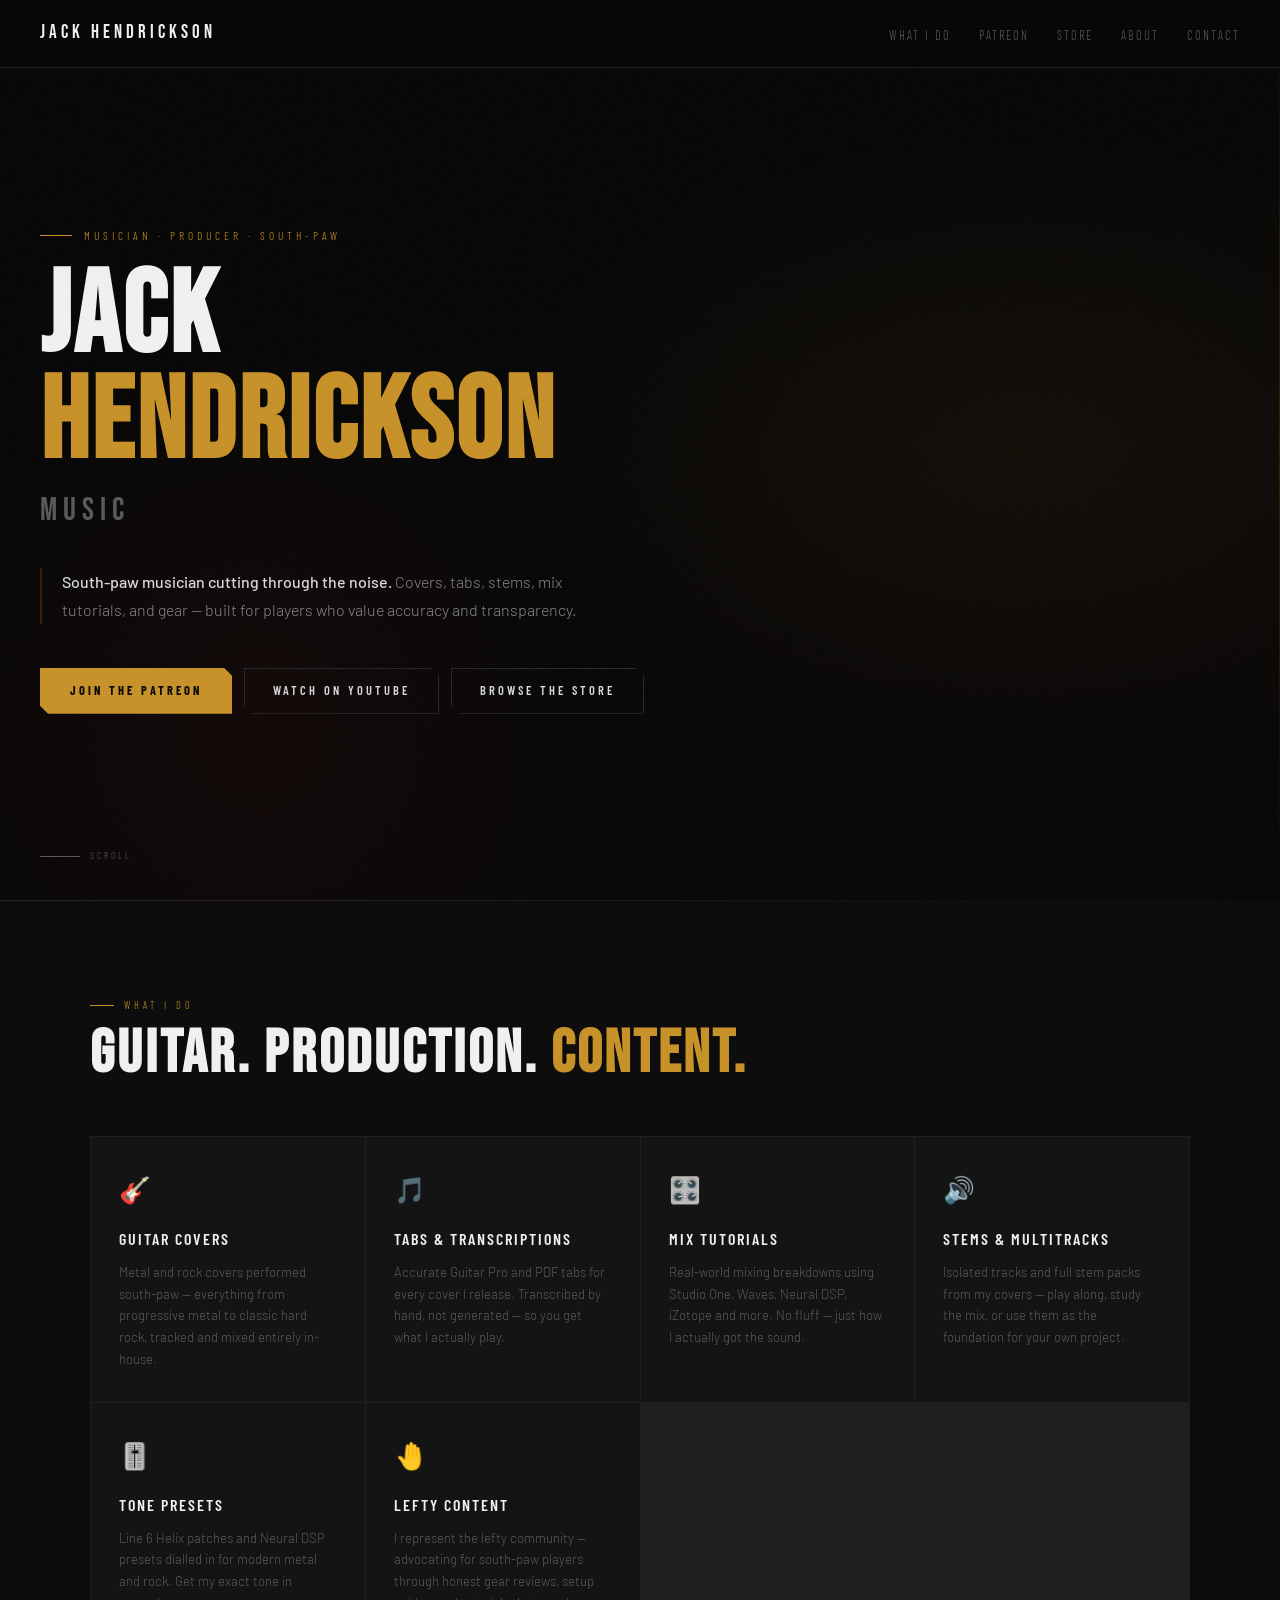
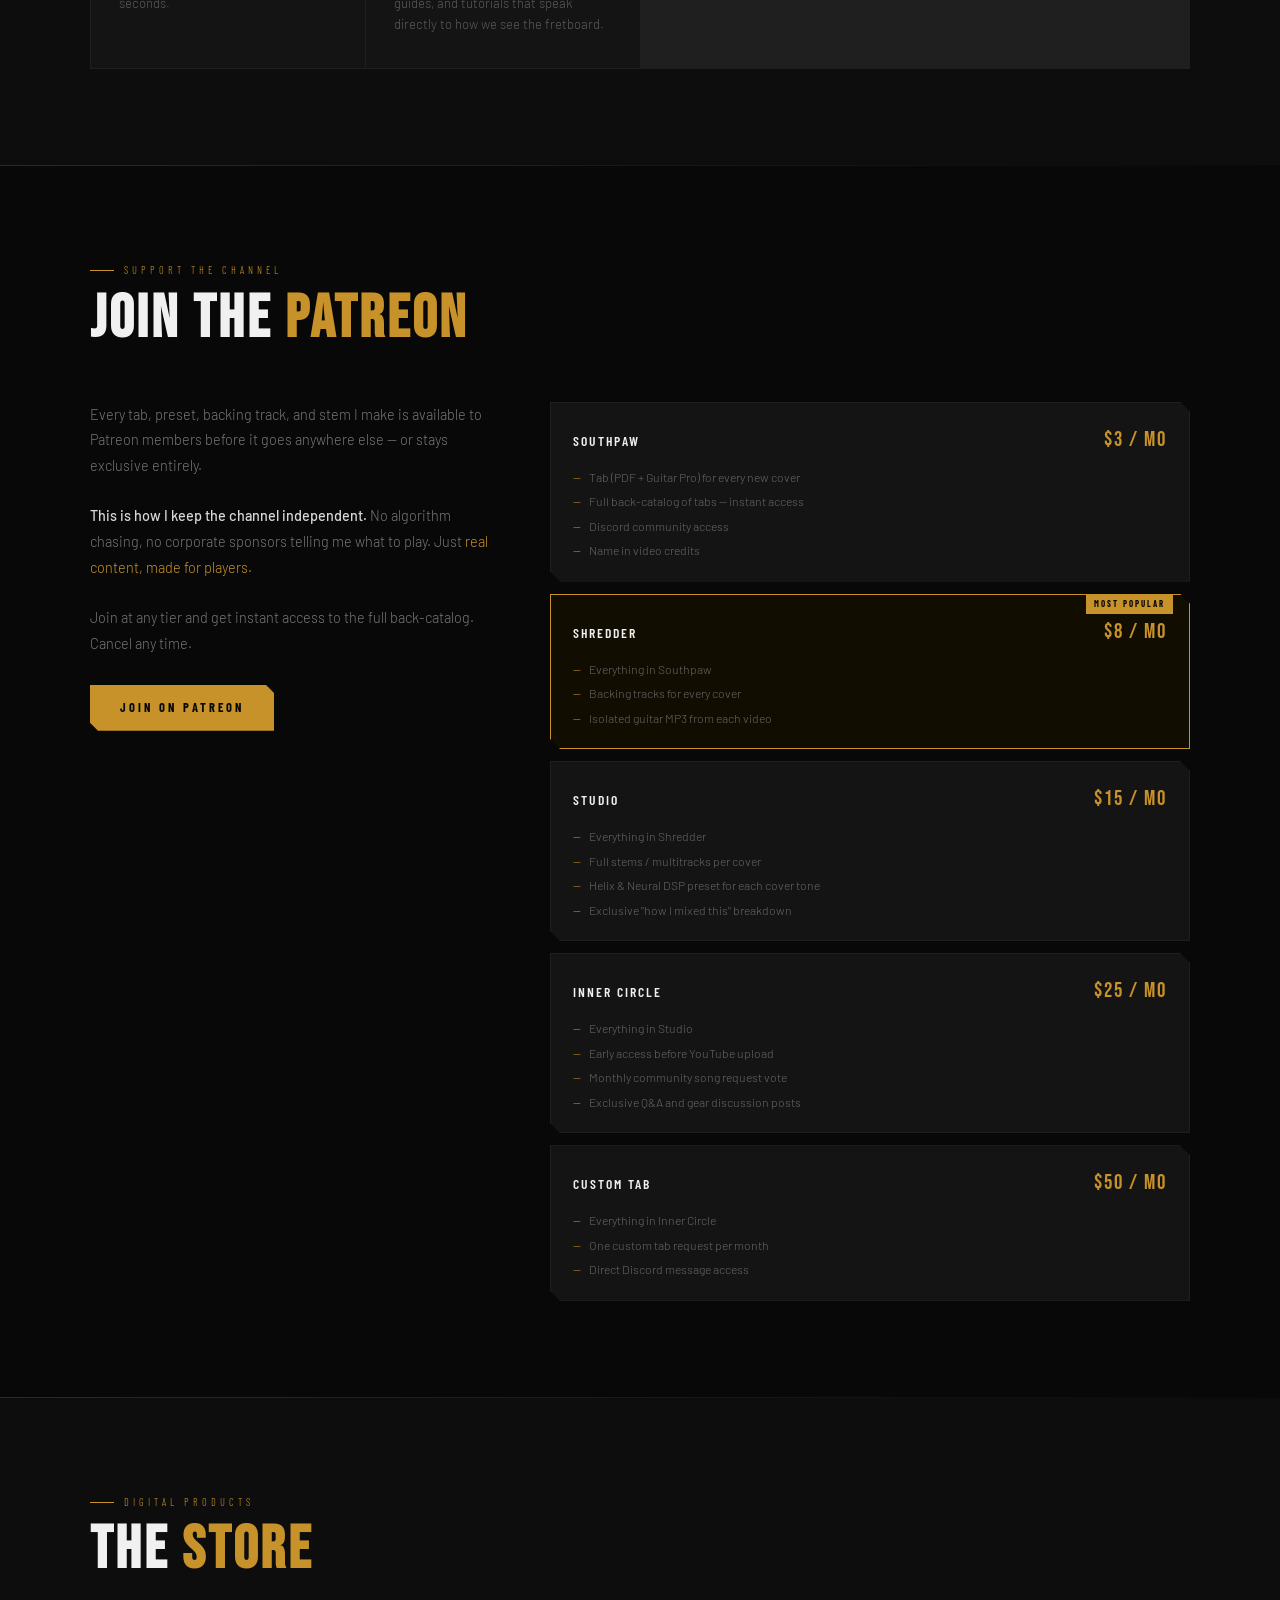
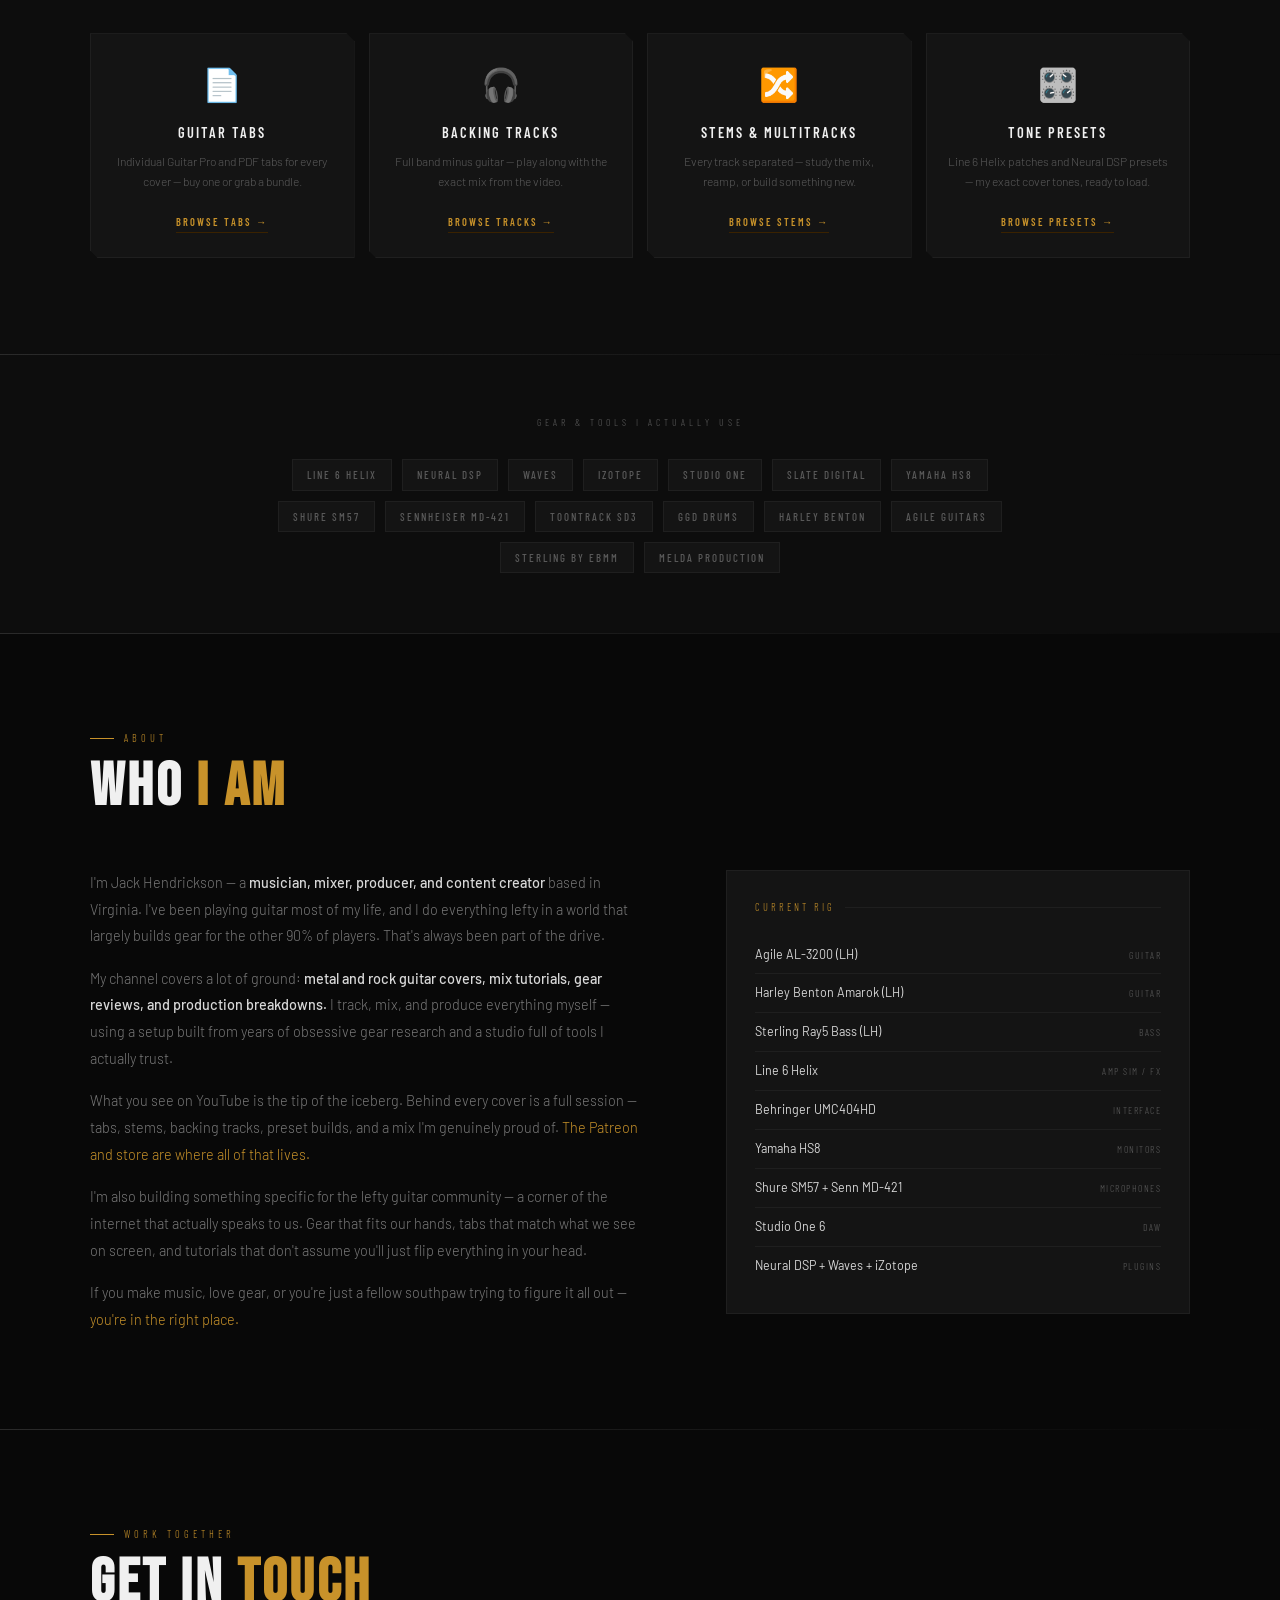
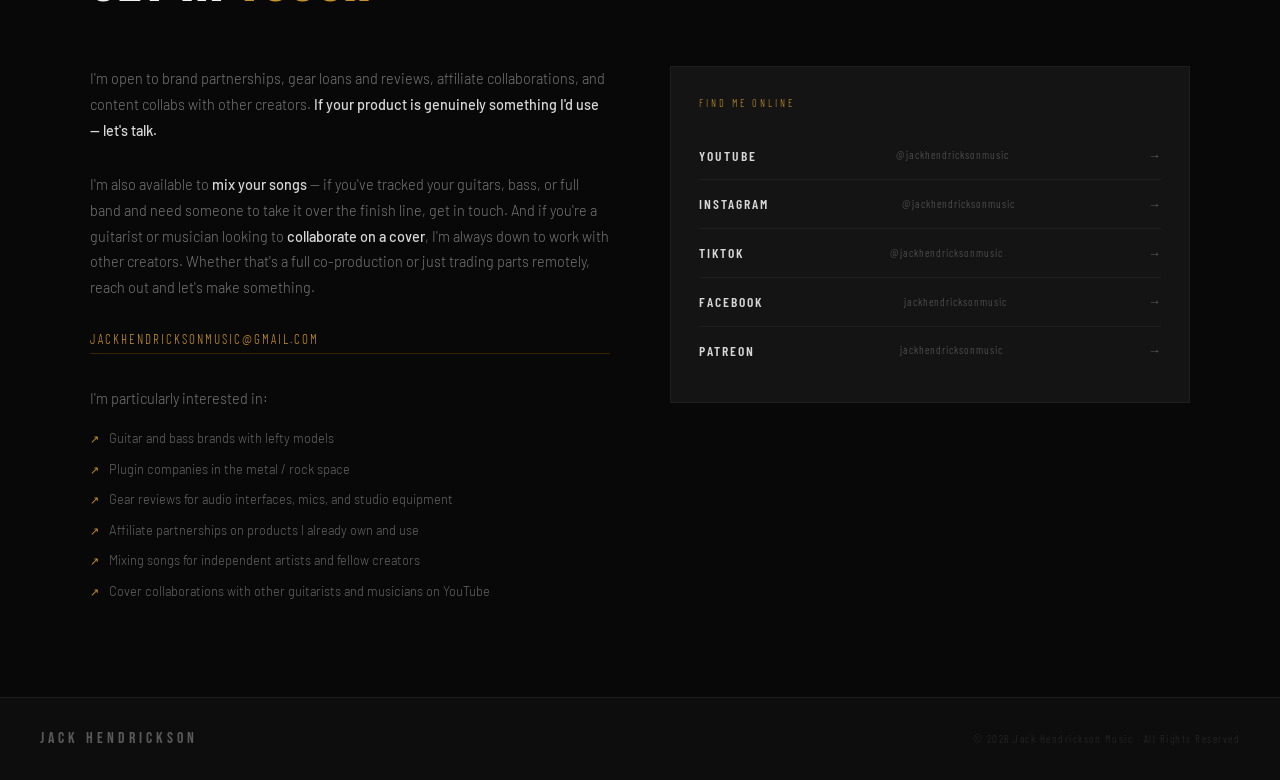
==== index.html @ a1cc65b8 "Add files via upload" ====
<!DOCTYPE html>
<html lang="en">
<head>
<meta charset="UTF-8">
<meta name="viewport" content="width=device-width, initial-scale=1.0">
<title>Jack Hendrickson Music</title>
<link rel="preconnect" href="https://fonts.googleapis.com">
<link href="https://fonts.googleapis.com/css2?family=Bebas+Neue&family=Barlow:ital,wght@0,300;0,400;0,500;0,600;1,300;1,400&family=Barlow+Condensed:wght@300;400;500;600;700&display=swap" rel="stylesheet">
<style>
  :root {
    --black:    #080808;
    --deep:     #0d0d0d;
    --surface:  #111111;
    --card:     #141414;
    --border:   #1f1f1f;
    --border2:  #2a2a2a;
    --text:     #d8d8d8;
    --muted:    #5a5a5a;
    --faint:    #2a2a2a;
    --gold:     #c8922a;
    --gold2:    #e8a830;
    --gold-dim: #3a2200;
    --red:      #8b1a1a;
    --white:    #f0f0f0;
  }

  *, *::before, *::after { box-sizing: border-box; margin: 0; padding: 0; }

  html { scroll-behavior: smooth; }

  body {
    background: var(--black);
    color: var(--text);
    font-family: 'Barlow', sans-serif;
    font-weight: 300;
    line-height: 1.6;
    overflow-x: hidden;
  }

  /* ── NOISE OVERLAY ── */
  body::before {
    content: '';
    position: fixed;
    inset: 0;
    background-image: url("data:image/svg+xml,%3Csvg viewBox='0 0 256 256' xmlns='http://www.w3.org/2000/svg'%3E%3Cfilter id='noise'%3E%3CfeTurbulence type='fractalNoise' baseFrequency='0.9' numOctaves='4' stitchTiles='stitch'/%3E%3C/filter%3E%3Crect width='100%25' height='100%25' filter='url(%23noise)' opacity='0.04'/%3E%3C/svg%3E");
    pointer-events: none;
    z-index: 9999;
    opacity: 0.35;
  }

  /* ── NAV ── */
  nav {
    position: fixed;
    top: 0; left: 0; right: 0;
    z-index: 100;
    display: flex;
    justify-content: space-between;
    align-items: center;
    padding: 18px 40px;
    background: rgba(8,8,8,0.92);
    backdrop-filter: blur(12px);
    border-bottom: 1px solid var(--border);
  }

  .nav-logo {
    font-family: 'Bebas Neue', sans-serif;
    font-size: 1.2rem;
    letter-spacing: 4px;
    color: var(--white);
    text-decoration: none;
  }

  .nav-logo span { color: var(--gold); }

  .nav-links {
    display: flex;
    gap: 28px;
    list-style: none;
  }

  .nav-links a {
    font-family: 'Barlow Condensed', sans-serif;
    font-size: 0.78rem;
    letter-spacing: 2px;
    text-transform: uppercase;
    color: var(--muted);
    text-decoration: none;
    transition: color 0.2s;
  }

  .nav-links a:hover { color: var(--gold); }

  /* ── HERO ── */
  #hero {
    min-height: 100vh;
    display: flex;
    flex-direction: column;
    justify-content: center;
    align-items: flex-start;
    padding: 120px 40px 80px;
    position: relative;
    overflow: hidden;
  }

  .hero-bg {
    position: absolute;
    inset: 0;
    background:
      radial-gradient(ellipse 60% 50% at 80% 50%, rgba(200,146,42,0.06) 0%, transparent 70%),
      radial-gradient(ellipse 40% 60% at 20% 80%, rgba(139,26,26,0.08) 0%, transparent 60%),
      linear-gradient(180deg, #080808 0%, #0a0808 100%);
    z-index: 0;
  }

  /* Decorative lines */
  .hero-bg::after {
    content: '';
    position: absolute;
    top: 0; right: 0;
    width: 1px;
    height: 100%;
    background: linear-gradient(180deg, transparent, var(--gold-dim), transparent);
  }

  .hero-content {
    position: relative;
    z-index: 1;
    max-width: 820px;
  }

  .hero-eyebrow {
    font-family: 'Barlow Condensed', sans-serif;
    font-size: 0.72rem;
    letter-spacing: 4px;
    text-transform: uppercase;
    color: var(--gold);
    margin-bottom: 20px;
    display: flex;
    align-items: center;
    gap: 12px;
  }

  .hero-eyebrow::before {
    content: '';
    display: inline-block;
    width: 32px;
    height: 1px;
    background: var(--gold);
  }

  .hero-name {
    font-family: 'Bebas Neue', sans-serif;
    font-size: clamp(3.5rem, 9vw, 7.5rem);
    line-height: 0.92;
    letter-spacing: 3px;
    color: var(--white);
    margin-bottom: 8px;
  }

  .hero-name .accent { color: var(--gold); }

  .hero-sub {
    font-family: 'Bebas Neue', sans-serif;
    font-size: clamp(1.2rem, 3vw, 2rem);
    letter-spacing: 6px;
    color: var(--muted);
    margin-bottom: 32px;
  }

  .hero-bio {
    font-size: 1rem;
    font-weight: 300;
    color: #888;
    max-width: 560px;
    line-height: 1.75;
    margin-bottom: 44px;
    border-left: 2px solid var(--gold-dim);
    padding-left: 20px;
  }

  .hero-bio strong { color: var(--text); font-weight: 500; }

  .hero-ctas {
    display: flex;
    flex-wrap: wrap;
    gap: 12px;
  }

  .btn-primary {
    display: inline-block;
    padding: 13px 30px;
    background: var(--gold);
    color: #080808;
    font-family: 'Barlow Condensed', sans-serif;
    font-size: 0.78rem;
    font-weight: 700;
    letter-spacing: 3px;
    text-transform: uppercase;
    text-decoration: none;
    transition: background 0.2s, transform 0.15s;
    clip-path: polygon(0 0, calc(100% - 8px) 0, 100% 8px, 100% 100%, 8px 100%, 0 calc(100% - 8px));
  }

  .btn-primary:hover {
    background: var(--gold2);
    transform: translateY(-1px);
  }

  .btn-secondary {
    display: inline-block;
    padding: 12px 28px;
    background: transparent;
    color: var(--text);
    font-family: 'Barlow Condensed', sans-serif;
    font-size: 0.78rem;
    font-weight: 600;
    letter-spacing: 3px;
    text-transform: uppercase;
    text-decoration: none;
    border: 1px solid var(--border2);
    transition: border-color 0.2s, color 0.2s, transform 0.15s;
    clip-path: polygon(0 0, calc(100% - 8px) 0, 100% 8px, 100% 100%, 8px 100%, 0 calc(100% - 8px));
  }

  .btn-secondary:hover {
    border-color: var(--gold);
    color: var(--gold);
    transform: translateY(-1px);
  }

  .hero-scroll {
    position: absolute;
    bottom: 36px;
    left: 40px;
    display: flex;
    align-items: center;
    gap: 10px;
    font-family: 'Barlow Condensed', sans-serif;
    font-size: 0.62rem;
    letter-spacing: 3px;
    color: var(--muted);
    text-transform: uppercase;
  }

  .scroll-line {
    width: 40px;
    height: 1px;
    background: var(--muted);
    animation: scrollpulse 2s ease-in-out infinite;
  }

  @keyframes scrollpulse {
    0%, 100% { opacity: 0.3; transform: scaleX(1); }
    50% { opacity: 1; transform: scaleX(1.3); transform-origin: left; }
  }

  /* ── SECTION BASE ── */
  section {
    padding: 96px 40px;
    position: relative;
  }

  .section-inner {
    max-width: 1100px;
    margin: 0 auto;
  }

  .section-header {
    margin-bottom: 52px;
  }

  .section-tag {
    font-family: 'Barlow Condensed', sans-serif;
    font-size: 0.65rem;
    letter-spacing: 4px;
    text-transform: uppercase;
    color: var(--gold);
    margin-bottom: 10px;
    display: flex;
    align-items: center;
    gap: 10px;
  }

  .section-tag::before {
    content: '';
    display: inline-block;
    width: 24px;
    height: 1px;
    background: var(--gold);
  }

  .section-title {
    font-family: 'Bebas Neue', sans-serif;
    font-size: clamp(2.4rem, 5vw, 3.8rem);
    letter-spacing: 3px;
    color: var(--white);
    line-height: 1;
  }

  .section-title .accent { color: var(--gold); }

  .section-divider {
    width: 100%;
    height: 1px;
    background: linear-gradient(90deg, var(--border2), transparent);
    margin: 0;
  }

  /* ── WHAT I DO ── */
  #what {
    background: var(--deep);
  }

  .what-grid {
    display: grid;
    grid-template-columns: repeat(auto-fill, minmax(240px, 1fr));
    gap: 1px;
    background: var(--border);
    border: 1px solid var(--border);
  }

  .what-card {
    background: var(--card);
    padding: 32px 28px;
    position: relative;
    overflow: hidden;
    transition: background 0.25s;
  }

  .what-card:hover { background: #181818; }

  .what-card::before {
    content: '';
    position: absolute;
    top: 0; left: 0;
    width: 3px;
    height: 0;
    background: var(--gold);
    transition: height 0.3s;
  }

  .what-card:hover::before { height: 100%; }

  .what-icon {
    font-size: 1.6rem;
    margin-bottom: 16px;
    display: block;
  }

  .what-title {
    font-family: 'Barlow Condensed', sans-serif;
    font-size: 1rem;
    font-weight: 600;
    letter-spacing: 2px;
    text-transform: uppercase;
    color: var(--white);
    margin-bottom: 10px;
  }

  .what-desc {
    font-size: 0.82rem;
    color: var(--muted);
    line-height: 1.65;
  }

  /* ── PATREON ── */
  #patreon {
    background: var(--black);
  }

  .patreon-wrap {
    display: grid;
    grid-template-columns: 1fr 1.6fr;
    gap: 60px;
    align-items: start;
  }

  .patreon-left {}

  .patreon-pitch {
    font-size: 0.9rem;
    color: #777;
    line-height: 1.8;
    margin-bottom: 24px;
  }

  .patreon-pitch strong { color: var(--text); font-weight: 500; }

  .patreon-pitch em {
    color: var(--gold);
    font-style: normal;
  }

  .patreon-cta-wrap { margin-top: 28px; }

  .patreon-tiers {
    display: flex;
    flex-direction: column;
    gap: 12px;
  }

  .tier-card {
    background: var(--card);
    border: 1px solid var(--border);
    padding: 20px 22px;
    position: relative;
    transition: border-color 0.2s;
    clip-path: polygon(0 0, calc(100% - 10px) 0, 100% 10px, 100% 100%, 10px 100%, 0 calc(100% - 10px));
  }

  .tier-card:hover { border-color: var(--border2); }

  .tier-card.featured {
    border-color: var(--gold);
    background: #110d00;
  }

  .tier-card.featured::after {
    content: 'MOST POPULAR';
    position: absolute;
    top: -1px; right: 16px;
    background: var(--gold);
    color: #080808;
    font-family: 'Barlow Condensed', sans-serif;
    font-size: 0.55rem;
    font-weight: 700;
    letter-spacing: 2px;
    padding: 3px 8px;
  }

  .tier-top {
    display: flex;
    justify-content: space-between;
    align-items: baseline;
    margin-bottom: 12px;
  }

  .tier-name {
    font-family: 'Barlow Condensed', sans-serif;
    font-size: 0.85rem;
    font-weight: 600;
    letter-spacing: 2px;
    text-transform: uppercase;
    color: var(--white);
  }

  .tier-price {
    font-family: 'Bebas Neue', sans-serif;
    font-size: 1.3rem;
    letter-spacing: 2px;
    color: var(--gold);
  }

  .tier-perks {
    list-style: none;
    display: flex;
    flex-direction: column;
    gap: 5px;
  }

  .tier-perks li {
    font-size: 0.76rem;
    color: #666;
    display: flex;
    align-items: flex-start;
    gap: 8px;
  }

  .tier-perks li::before {
    content: '—';
    color: var(--gold);
    flex-shrink: 0;
    font-size: 0.7rem;
    margin-top: 1px;
  }

  /* ── STORE ── */
  #store {
    background: var(--deep);
  }

  .store-grid {
    display: grid;
    grid-template-columns: repeat(auto-fill, minmax(220px, 1fr));
    gap: 14px;
  }

  .store-card {
    background: var(--card);
    border: 1px solid var(--border);
    padding: 24px 20px;
    text-align: center;
    transition: border-color 0.2s, transform 0.2s;
    clip-path: polygon(0 0, calc(100% - 8px) 0, 100% 8px, 100% 100%, 8px 100%, 0 calc(100% - 8px));
  }

  .store-card:hover {
    border-color: var(--gold-dim);
    transform: translateY(-3px);
  }

  .store-icon {
    font-size: 2rem;
    margin-bottom: 12px;
    display: block;
  }

  .store-title {
    font-family: 'Barlow Condensed', sans-serif;
    font-size: 0.9rem;
    font-weight: 600;
    letter-spacing: 2px;
    text-transform: uppercase;
    color: var(--white);
    margin-bottom: 8px;
  }

  .store-desc {
    font-size: 0.75rem;
    color: var(--muted);
    line-height: 1.6;
    margin-bottom: 16px;
  }

  .store-link {
    display: inline-block;
    font-family: 'Barlow Condensed', sans-serif;
    font-size: 0.65rem;
    font-weight: 600;
    letter-spacing: 2px;
    text-transform: uppercase;
    color: var(--gold);
    text-decoration: none;
    border-bottom: 1px solid var(--gold-dim);
    padding-bottom: 2px;
    transition: border-color 0.2s;
  }

  .store-link:hover { border-color: var(--gold); }

  /* ── GEAR / ABOUT ── */
  #about {
    background: var(--black);
  }

  .about-wrap {
    display: grid;
    grid-template-columns: 1.2fr 1fr;
    gap: 80px;
    align-items: start;
  }

  .about-body {
    font-size: 0.9rem;
    color: #787878;
    line-height: 1.85;
  }

  .about-body p { margin-bottom: 16px; }
  .about-body p:last-child { margin-bottom: 0; }
  .about-body strong { color: var(--text); font-weight: 500; }
  .about-body em { color: var(--gold); font-style: normal; }

  .gear-panel {
    background: var(--card);
    border: 1px solid var(--border);
    padding: 28px;
  }

  .gear-panel-title {
    font-family: 'Barlow Condensed', sans-serif;
    font-size: 0.65rem;
    letter-spacing: 3px;
    text-transform: uppercase;
    color: var(--gold);
    margin-bottom: 20px;
    display: flex;
    align-items: center;
    gap: 10px;
  }

  .gear-panel-title::after {
    content: '';
    flex: 1;
    height: 1px;
    background: var(--border);
  }

  .gear-list {
    list-style: none;
    display: flex;
    flex-direction: column;
    gap: 0;
  }

  .gear-item {
    display: flex;
    justify-content: space-between;
    align-items: baseline;
    padding: 9px 0;
    border-bottom: 1px solid var(--border);
    font-size: 0.78rem;
  }

  .gear-item:last-child { border-bottom: none; }

  .gear-name { color: var(--text); font-weight: 400; }
  .gear-cat {
    font-family: 'Barlow Condensed', sans-serif;
    font-size: 0.62rem;
    letter-spacing: 1.5px;
    text-transform: uppercase;
    color: var(--muted);
  }

  /* ── BRANDS ── */
  #brands {
    background: var(--deep);
    padding: 60px 40px;
  }

  .brands-label {
    font-family: 'Barlow Condensed', sans-serif;
    font-size: 0.62rem;
    letter-spacing: 4px;
    text-transform: uppercase;
    color: var(--muted);
    text-align: center;
    margin-bottom: 28px;
  }

  .brands-row {
    display: flex;
    flex-wrap: wrap;
    gap: 10px;
    justify-content: center;
    max-width: 800px;
    margin: 0 auto;
  }

  .brand-chip {
    font-family: 'Barlow Condensed', sans-serif;
    font-size: 0.68rem;
    font-weight: 500;
    letter-spacing: 2px;
    text-transform: uppercase;
    color: var(--muted);
    padding: 6px 14px;
    border: 1px solid var(--border);
    background: var(--card);
    transition: color 0.2s, border-color 0.2s;
  }

  .brand-chip:hover {
    color: var(--gold);
    border-color: var(--gold-dim);
  }

  /* ── CONTACT / COLLABS ── */
  #contact {
    background: var(--black);
  }

  .contact-wrap {
    display: grid;
    grid-template-columns: 1fr 1fr;
    gap: 60px;
    align-items: start;
  }

  .contact-pitch {
    font-size: 0.9rem;
    color: #777;
    line-height: 1.8;
    margin-bottom: 28px;
  }

  .contact-pitch strong { color: var(--text); font-weight: 500; }

  .contact-email {
    display: inline-flex;
    align-items: center;
    gap: 10px;
    font-family: 'Barlow Condensed', sans-serif;
    font-size: 0.82rem;
    letter-spacing: 2px;
    text-transform: uppercase;
    color: var(--gold);
    text-decoration: none;
    border-bottom: 1px solid var(--gold-dim);
    padding-bottom: 3px;
    margin-bottom: 32px;
    transition: border-color 0.2s;
    display: block;
  }

  .contact-email:hover { border-color: var(--gold); }

  .collab-list {
    list-style: none;
    display: flex;
    flex-direction: column;
    gap: 10px;
    margin-top: 16px;
  }

  .collab-item {
    display: flex;
    align-items: flex-start;
    gap: 10px;
    font-size: 0.8rem;
    color: #666;
  }

  .collab-item::before {
    content: '↗';
    color: var(--gold);
    flex-shrink: 0;
    font-size: 0.7rem;
    margin-top: 2px;
  }

  .contact-social {
    background: var(--card);
    border: 1px solid var(--border);
    padding: 28px;
  }

  .social-title {
    font-family: 'Barlow Condensed', sans-serif;
    font-size: 0.65rem;
    letter-spacing: 3px;
    text-transform: uppercase;
    color: var(--gold);
    margin-bottom: 20px;
  }

  .social-links {
    display: flex;
    flex-direction: column;
    gap: 0;
  }

  .social-link {
    display: flex;
    justify-content: space-between;
    align-items: center;
    padding: 13px 0;
    border-bottom: 1px solid var(--border);
    text-decoration: none;
    transition: padding-left 0.2s;
  }

  .social-link:last-child { border-bottom: none; }
  .social-link:hover { padding-left: 6px; }

  .social-platform {
    font-family: 'Barlow Condensed', sans-serif;
    font-size: 0.85rem;
    font-weight: 600;
    letter-spacing: 2px;
    text-transform: uppercase;
    color: var(--text);
    transition: color 0.2s;
  }

  .social-link:hover .social-platform { color: var(--gold); }

  .social-handle {
    font-family: 'Barlow Condensed', sans-serif;
    font-size: 0.7rem;
    letter-spacing: 1px;
    color: var(--muted);
  }

  .social-arrow {
    color: var(--muted);
    font-size: 0.8rem;
    transition: color 0.2s, transform 0.2s;
  }

  .social-link:hover .social-arrow {
    color: var(--gold);
    transform: translateX(3px);
  }

  /* ── FOOTER ── */
  footer {
    background: var(--deep);
    border-top: 1px solid var(--border);
    padding: 28px 40px;
    display: flex;
    justify-content: space-between;
    align-items: center;
    flex-wrap: wrap;
    gap: 12px;
  }

  .footer-logo {
    font-family: 'Bebas Neue', sans-serif;
    font-size: 1rem;
    letter-spacing: 4px;
    color: var(--muted);
    text-decoration: none;
  }

  .footer-logo span { color: var(--gold-dim); }

  .footer-copy {
    font-size: 0.68rem;
    color: var(--faint);
    font-family: 'Barlow Condensed', sans-serif;
    letter-spacing: 1.5px;
  }

  /* ── ANIMATIONS ── */
  .fade-up {
    opacity: 0;
    transform: translateY(24px);
    transition: opacity 0.6s ease, transform 0.6s ease;
  }

  .fade-up.visible {
    opacity: 1;
    transform: translateY(0);
  }

  /* ── RESPONSIVE ── */
  @media (max-width: 768px) {
    nav { padding: 16px 20px; }
    .nav-links { gap: 16px; }
    .nav-links a { font-size: 0.68rem; }

    #hero { padding: 100px 20px 70px; }
    section { padding: 70px 20px; }
    #brands { padding: 50px 20px; }
    footer { padding: 24px 20px; }

    .patreon-wrap,
    .about-wrap,
    .contact-wrap { grid-template-columns: 1fr; gap: 36px; }

    .hero-ctas { flex-direction: column; }
    .btn-primary, .btn-secondary { text-align: center; }
  }

  @media (max-width: 480px) {
    .nav-links { display: none; }
  }
</style>
</head>
<body>

<!-- NAV -->
<nav>
  <a href="#hero" class="nav-logo">JACK<span> </span>HENDRICKSON</a>
  <ul class="nav-links">
    <li><a href="#what">What I Do</a></li>
    <li><a href="#patreon">Patreon</a></li>
    <li><a href="#store">Store</a></li>
    <li><a href="#about">About</a></li>
    <li><a href="#contact">Contact</a></li>
  </ul>
</nav>

<!-- HERO -->
<section id="hero">
  <div class="hero-bg"></div>
  <div class="hero-content">
    <div class="hero-eyebrow">Musician · Producer · South-Paw</div>
    <h1 class="hero-name">JACK<br><span class="accent">HENDRICKSON</span></h1>
    <p class="hero-sub">Music</p>
    <p class="hero-bio">
      <strong>South-paw musician cutting through the noise.</strong> Covers, tabs, stems, mix tutorials,
      and gear — built for players who value accuracy and transparency.
    </p>
    <div class="hero-ctas">
      <a href="https://www.patreon.com/YOURURLHERE" target="_blank" class="btn-primary">Join the Patreon</a>
      <a href="https://www.youtube.com/@jackhendricksonmusic" target="_blank" class="btn-secondary">Watch on YouTube</a>
      <a href="#store" class="btn-secondary">Browse the Store</a>
    </div>
  </div>
  <div class="hero-scroll">
    <div class="scroll-line"></div>
    Scroll
  </div>
</section>

<div class="section-divider"></div>

<!-- WHAT I DO -->
<section id="what">
  <div class="section-inner">
    <div class="section-header fade-up">
      <div class="section-tag">What I Do</div>
      <h2 class="section-title">Guitar. Production. <span class="accent">Content.</span></h2>
    </div>
    <div class="what-grid fade-up">
      <div class="what-card">
        <span class="what-icon">🎸</span>
        <div class="what-title">Guitar Covers</div>
        <p class="what-desc">Metal and rock covers performed south-paw — everything from progressive metal to classic hard rock, tracked and mixed entirely in-house.</p>
      </div>
      <div class="what-card">
        <span class="what-icon">🎵</span>
        <div class="what-title">Tabs & Transcriptions</div>
        <p class="what-desc">Accurate Guitar Pro and PDF tabs for every cover I release. Transcribed by hand, not generated — so you get what I actually play.</p>
      </div>
      <div class="what-card">
        <span class="what-icon">🎛️</span>
        <div class="what-title">Mix Tutorials</div>
        <p class="what-desc">Real-world mixing breakdowns using Studio One, Waves, Neural DSP, iZotope and more. No fluff — just how I actually got the sound.</p>
      </div>
      <div class="what-card">
        <span class="what-icon">🔊</span>
        <div class="what-title">Stems & Multitracks</div>
        <p class="what-desc">Isolated tracks and full stem packs from my covers — play along, study the mix, or use them as the foundation for your own project.</p>
      </div>
      <div class="what-card">
        <span class="what-icon">🎚️</span>
        <div class="what-title">Tone Presets</div>
        <p class="what-desc">Line 6 Helix patches and Neural DSP presets dialled in for modern metal and rock. Get my exact tone in seconds.</p>
      </div>
      <div class="what-card">
        <span class="what-icon">🤚</span>
        <div class="what-title">Lefty Content</div>
        <p class="what-desc">I represent the lefty community — advocating for south-paw players through honest gear reviews, setup guides, and tutorials that speak directly to how we see the fretboard.</p>
      </div>
    </div>
  </div>
</section>

<div class="section-divider"></div>

<!-- PATREON -->
<section id="patreon">
  <div class="section-inner">
    <div class="section-header fade-up">
      <div class="section-tag">Support the Channel</div>
      <h2 class="section-title">Join the <span class="accent">Patreon</span></h2>
    </div>
    <div class="patreon-wrap fade-up">
      <div class="patreon-left">
        <p class="patreon-pitch">
          Every tab, preset, backing track, and stem I make is available to Patreon members
          before it goes anywhere else — or stays exclusive entirely.
        </p>
        <p class="patreon-pitch">
          <strong>This is how I keep the channel independent.</strong> No algorithm chasing,
          no corporate sponsors telling me what to play. Just <em>real content, made for players.</em>
        </p>
        <p class="patreon-pitch">
          Join at any tier and get instant access to the full back-catalog. Cancel any time.
        </p>
        <div class="patreon-cta-wrap">
          <a href="https://www.patreon.com/YOURURLHERE" target="_blank" class="btn-primary">Join on Patreon</a>
        </div>
      </div>

      <div class="patreon-tiers">

        <div class="tier-card">
          <div class="tier-top">
            <span class="tier-name">Southpaw</span>
            <span class="tier-price">$3 / mo</span>
          </div>
          <ul class="tier-perks">
            <li>Tab (PDF + Guitar Pro) for every new cover</li>
            <li>Full back-catalog of tabs — instant access</li>
            <li>Discord community access</li>
            <li>Name in video credits</li>
          </ul>
        </div>

        <div class="tier-card featured">
          <div class="tier-top">
            <span class="tier-name">Shredder</span>
            <span class="tier-price">$8 / mo</span>
          </div>
          <ul class="tier-perks">
            <li>Everything in Southpaw</li>
            <li>Backing tracks for every cover</li>
            <li>Isolated guitar MP3 from each video</li>
          </ul>
        </div>

        <div class="tier-card">
          <div class="tier-top">
            <span class="tier-name">Studio</span>
            <span class="tier-price">$15 / mo</span>
          </div>
          <ul class="tier-perks">
            <li>Everything in Shredder</li>
            <li>Full stems / multitracks per cover</li>
            <li>Helix & Neural DSP preset for each cover tone</li>
            <li>Exclusive "how I mixed this" breakdown</li>
          </ul>
        </div>

        <div class="tier-card">
          <div class="tier-top">
            <span class="tier-name">Inner Circle</span>
            <span class="tier-price">$25 / mo</span>
          </div>
          <ul class="tier-perks">
            <li>Everything in Studio</li>
            <li>Early access before YouTube upload</li>
            <li>Monthly community song request vote</li>
            <li>Exclusive Q&A and gear discussion posts</li>
          </ul>
        </div>

        <div class="tier-card">
          <div class="tier-top">
            <span class="tier-name">Custom Tab</span>
            <span class="tier-price">$50 / mo</span>
          </div>
          <ul class="tier-perks">
            <li>Everything in Inner Circle</li>
            <li>One custom tab request per month</li>
            <li>Direct Discord message access</li>
          </ul>
        </div>

      </div>
    </div>
  </div>
</section>

<div class="section-divider"></div>

<!-- STORE -->
<section id="store">
  <div class="section-inner">
    <div class="section-header fade-up">
      <div class="section-tag">Digital Products</div>
      <h2 class="section-title">The <span class="accent">Store</span></h2>
    </div>
    <div class="store-grid fade-up">

      <div class="store-card">
        <span class="store-icon">📄</span>
        <div class="store-title">Guitar Tabs</div>
        <p class="store-desc">Individual Guitar Pro and PDF tabs for every cover — buy one or grab a bundle.</p>
        <a href="https://jackhendricksonmusic.gumroad.com" target="_blank" class="store-link">Browse Tabs →</a>
      </div>

      <div class="store-card">
        <span class="store-icon">🎧</span>
        <div class="store-title">Backing Tracks</div>
        <p class="store-desc">Full band minus guitar — play along with the exact mix from the video.</p>
        <a href="https://jackhendricksonmusic.gumroad.com" target="_blank" class="store-link">Browse Tracks →</a>
      </div>

      <div class="store-card">
        <span class="store-icon">🔀</span>
        <div class="store-title">Stems & Multitracks</div>
        <p class="store-desc">Every track separated — study the mix, reamp, or build something new.</p>
        <a href="https://jackhendricksonmusic.gumroad.com" target="_blank" class="store-link">Browse Stems →</a>
      </div>

      <div class="store-card">
        <span class="store-icon">🎛️</span>
        <div class="store-title">Tone Presets</div>
        <p class="store-desc">Line 6 Helix patches and Neural DSP presets — my exact cover tones, ready to load.</p>
        <a href="https://jackhendricksonmusic.gumroad.com" target="_blank" class="store-link">Browse Presets →</a>
      </div>

    </div>
  </div>
</section>

<div class="section-divider"></div>

<!-- BRANDS I USE / TRUST -->
<section id="brands">
  <div class="section-inner">
    <p class="brands-label">Gear &amp; Tools I Actually Use</p>
    <div class="brands-row fade-up">
      <span class="brand-chip">Line 6 Helix</span>
      <span class="brand-chip">Neural DSP</span>
      <span class="brand-chip">Waves</span>
      <span class="brand-chip">iZotope</span>
      <span class="brand-chip">Studio One</span>
      <span class="brand-chip">Slate Digital</span>
      <span class="brand-chip">Yamaha HS8</span>
      <span class="brand-chip">Shure SM57</span>
      <span class="brand-chip">Sennheiser MD-421</span>
      <span class="brand-chip">Toontrack SD3</span>
      <span class="brand-chip">GGD Drums</span>
      <span class="brand-chip">Harley Benton</span>
      <span class="brand-chip">Agile Guitars</span>
      <span class="brand-chip">Sterling by EBMM</span>
      <span class="brand-chip">Melda Production</span>
    </div>
  </div>
</section>

<div class="section-divider"></div>

<!-- ABOUT -->
<section id="about">
  <div class="section-inner">
    <div class="section-header fade-up">
      <div class="section-tag">About</div>
      <h2 class="section-title">Who <span class="accent">I Am</span></h2>
    </div>
    <div class="about-wrap fade-up">
      <div class="about-body">
        <p>
          I'm Jack Hendrickson — a <strong>musician, mixer, producer, and content creator</strong>
          based in Virginia. I've been playing guitar most of my life, and I do everything
          lefty in a world that largely builds gear for the other 90% of players.
          That's always been part of the drive.
        </p>
        <p>
          My channel covers a lot of ground: <strong>metal and rock guitar covers, mix tutorials,
          gear reviews, and production breakdowns.</strong> I track, mix, and produce everything
          myself — using a setup built from years of obsessive gear research and a
          studio full of tools I actually trust.
        </p>
        <p>
          What you see on YouTube is the tip of the iceberg. Behind every cover is
          a full session — tabs, stems, backing tracks, preset builds, and a mix
          I'm genuinely proud of. <em>The Patreon and store are where all of that lives.</em>
        </p>
        <p>
          I'm also building something specific for the lefty guitar community —
          a corner of the internet that actually speaks to us. Gear that fits our hands,
          tabs that match what we see on screen, and tutorials that don't assume
          you'll just flip everything in your head.
        </p>
        <p>
          If you make music, love gear, or you're just a fellow southpaw trying to
          figure it all out — <em>you're in the right place.</em>
        </p>
      </div>

      <div class="gear-panel">
        <div class="gear-panel-title">Current Rig</div>
        <ul class="gear-list">
          <li class="gear-item">
            <span class="gear-name">Agile AL-3200 (LH)</span>
            <span class="gear-cat">Guitar</span>
          </li>
          <li class="gear-item">
            <span class="gear-name">Harley Benton Amarok (LH)</span>
            <span class="gear-cat">Guitar</span>
          </li>
          <li class="gear-item">
            <span class="gear-name">Sterling Ray5 Bass (LH)</span>
            <span class="gear-cat">Bass</span>
          </li>
          <li class="gear-item">
            <span class="gear-name">Line 6 Helix</span>
            <span class="gear-cat">Amp Sim / FX</span>
          </li>
          <li class="gear-item">
            <span class="gear-name">Behringer UMC404HD</span>
            <span class="gear-cat">Interface</span>
          </li>
          <li class="gear-item">
            <span class="gear-name">Yamaha HS8</span>
            <span class="gear-cat">Monitors</span>
          </li>
          <li class="gear-item">
            <span class="gear-name">Shure SM57 + Senn MD-421</span>
            <span class="gear-cat">Microphones</span>
          </li>
          <li class="gear-item">
            <span class="gear-name">Studio One 6</span>
            <span class="gear-cat">DAW</span>
          </li>
          <li class="gear-item">
            <span class="gear-name">Neural DSP + Waves + iZotope</span>
            <span class="gear-cat">Plugins</span>
          </li>
        </ul>
      </div>
    </div>
  </div>
</section>

<div class="section-divider"></div>

<!-- CONTACT -->
<section id="contact">
  <div class="section-inner">
    <div class="section-header fade-up">
      <div class="section-tag">Work Together</div>
      <h2 class="section-title">Get in <span class="accent">Touch</span></h2>
    </div>
    <div class="contact-wrap fade-up">
      <div>
        <p class="contact-pitch">
          I'm open to brand partnerships, gear loans and reviews, affiliate
          collaborations, and content collabs with other creators.
          <strong>If your product is genuinely something I'd use — let's talk.</strong>
        </p>
        <p class="contact-pitch">
          I'm also available to <strong>mix your songs</strong> — if you've tracked your guitars, bass, or full band and need someone to take it over the finish line, get in touch. And if you're a guitarist or musician looking to <strong>collaborate on a cover</strong>, I'm always down to work with other creators. Whether that's a full co-production or just trading parts remotely, reach out and let's make something.
        </p>
        <a href="mailto:jackhendricksonmusic@gmail.com" class="contact-email">
          jackhendricksonmusic@gmail.com
        </a>
        <p class="contact-pitch" style="margin-bottom:10px">I'm particularly interested in:</p>
        <ul class="collab-list">
          <li class="collab-item">Guitar and bass brands with lefty models</li>
          <li class="collab-item">Plugin companies in the metal / rock space</li>
          <li class="collab-item">Gear reviews for audio interfaces, mics, and studio equipment</li>
          <li class="collab-item">Affiliate partnerships on products I already own and use</li>
          <li class="collab-item">Mixing songs for independent artists and fellow creators</li>
          <li class="collab-item">Cover collaborations with other guitarists and musicians on YouTube</li>
        </ul>
      </div>

      <div class="contact-social">
        <div class="social-title">Find Me Online</div>
        <div class="social-links">
          <a href="https://www.youtube.com/@jackhendricksonmusic" target="_blank" class="social-link">
            <span class="social-platform">YouTube</span>
            <span class="social-handle">@jackhendricksonmusic</span>
            <span class="social-arrow">→</span>
          </a>
          <a href="https://www.instagram.com/jackhendricksonmusic" target="_blank" class="social-link">
            <span class="social-platform">Instagram</span>
            <span class="social-handle">@jackhendricksonmusic</span>
            <span class="social-arrow">→</span>
          </a>
          <a href="https://www.tiktok.com/@jackhendricksonmusic" target="_blank" class="social-link">
            <span class="social-platform">TikTok</span>
            <span class="social-handle">@jackhendricksonmusic</span>
            <span class="social-arrow">→</span>
          </a>
          <a href="https://www.facebook.com/jackhendricksonmusic" target="_blank" class="social-link">
            <span class="social-platform">Facebook</span>
            <span class="social-handle">jackhendricksonmusic</span>
            <span class="social-arrow">→</span>
          </a>
          <a href="https://www.patreon.com/YOURURLHERE" target="_blank" class="social-link">
            <span class="social-platform">Patreon</span>
            <span class="social-handle">jackhendricksonmusic</span>
            <span class="social-arrow">→</span>
          </a>
        </div>
      </div>
    </div>
  </div>
</section>

<!-- FOOTER -->
<footer>
  <a href="#hero" class="footer-logo">JACK<span> </span>HENDRICKSON</a>
  <span class="footer-copy">© 2026 Jack Hendrickson Music · All Rights Reserved</span>
</footer>

<script>
  // Fade-up on scroll
  const observer = new IntersectionObserver((entries) => {
    entries.forEach(entry => {
      if (entry.isIntersecting) {
        entry.target.classList.add('visible');
      }
    });
  }, { threshold: 0.08 });

  document.querySelectorAll('.fade-up').forEach(el => observer.observe(el));
</script>

</body>
</html>
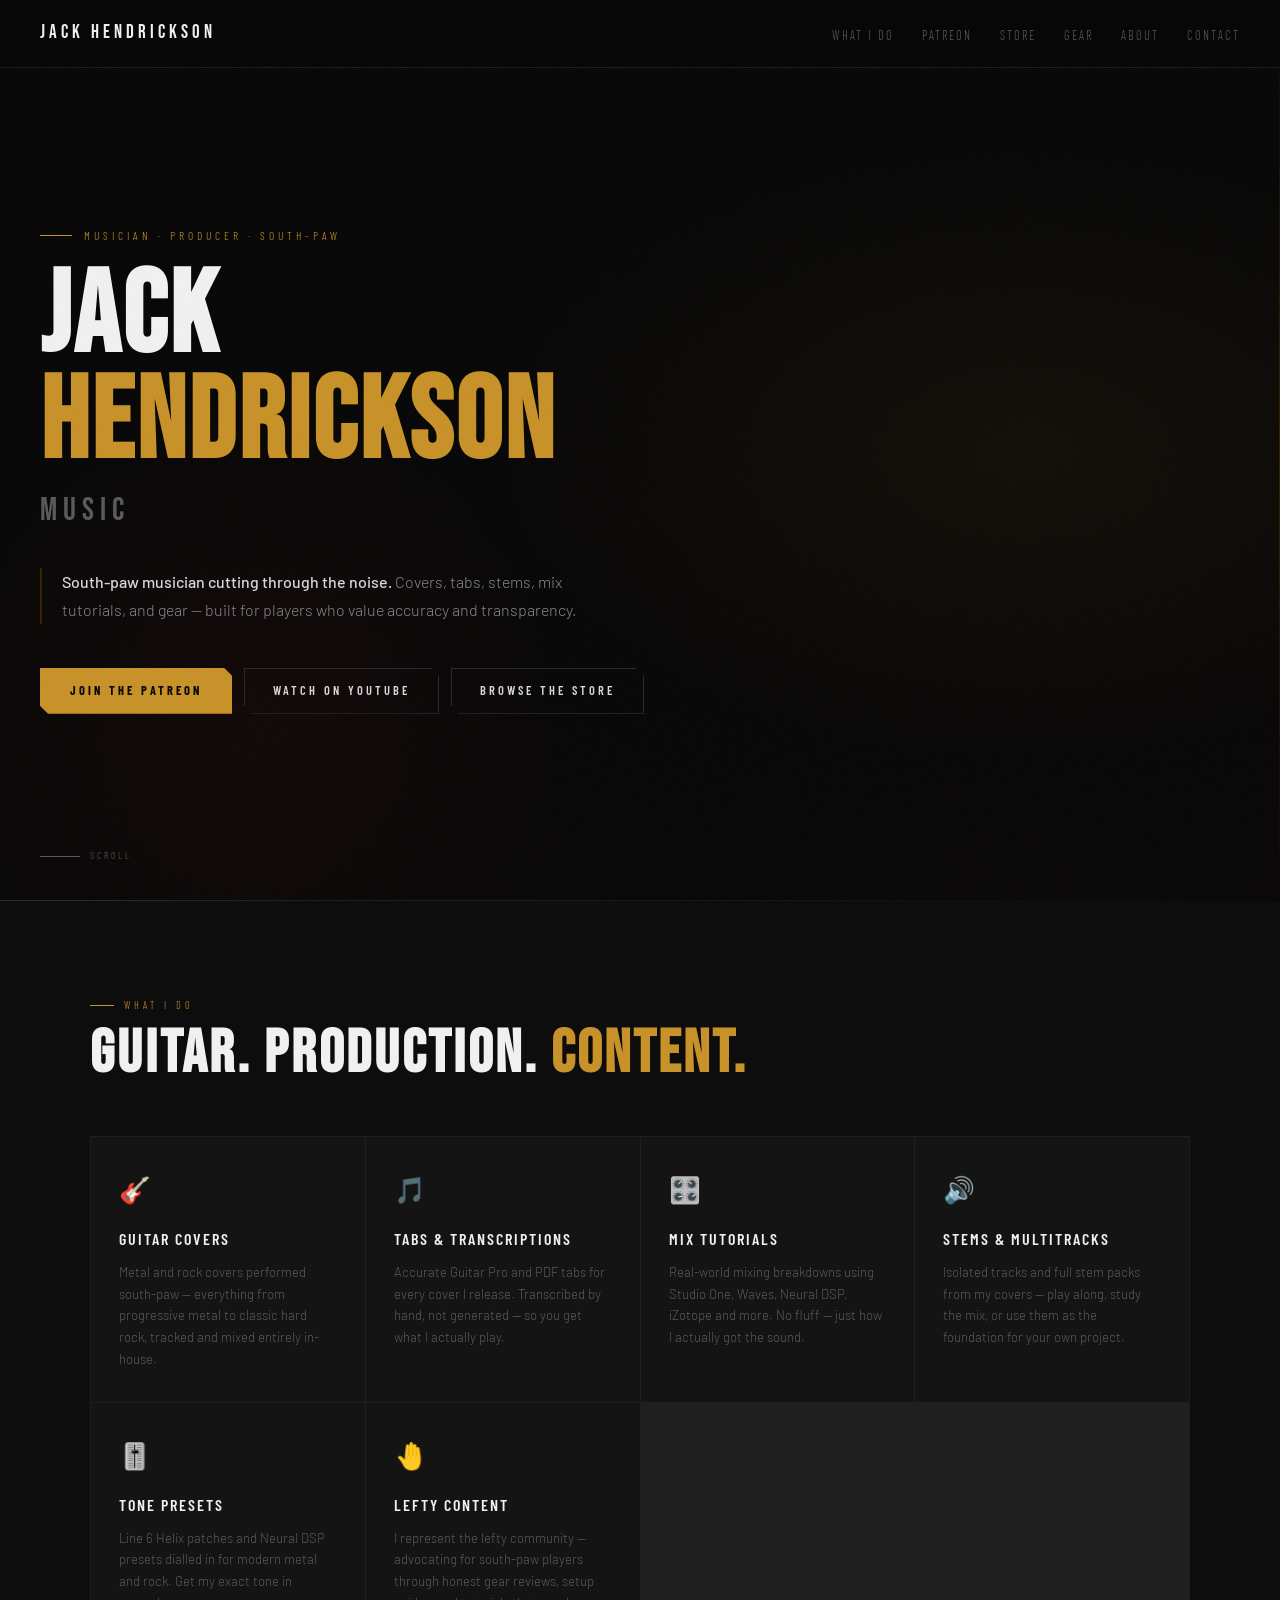
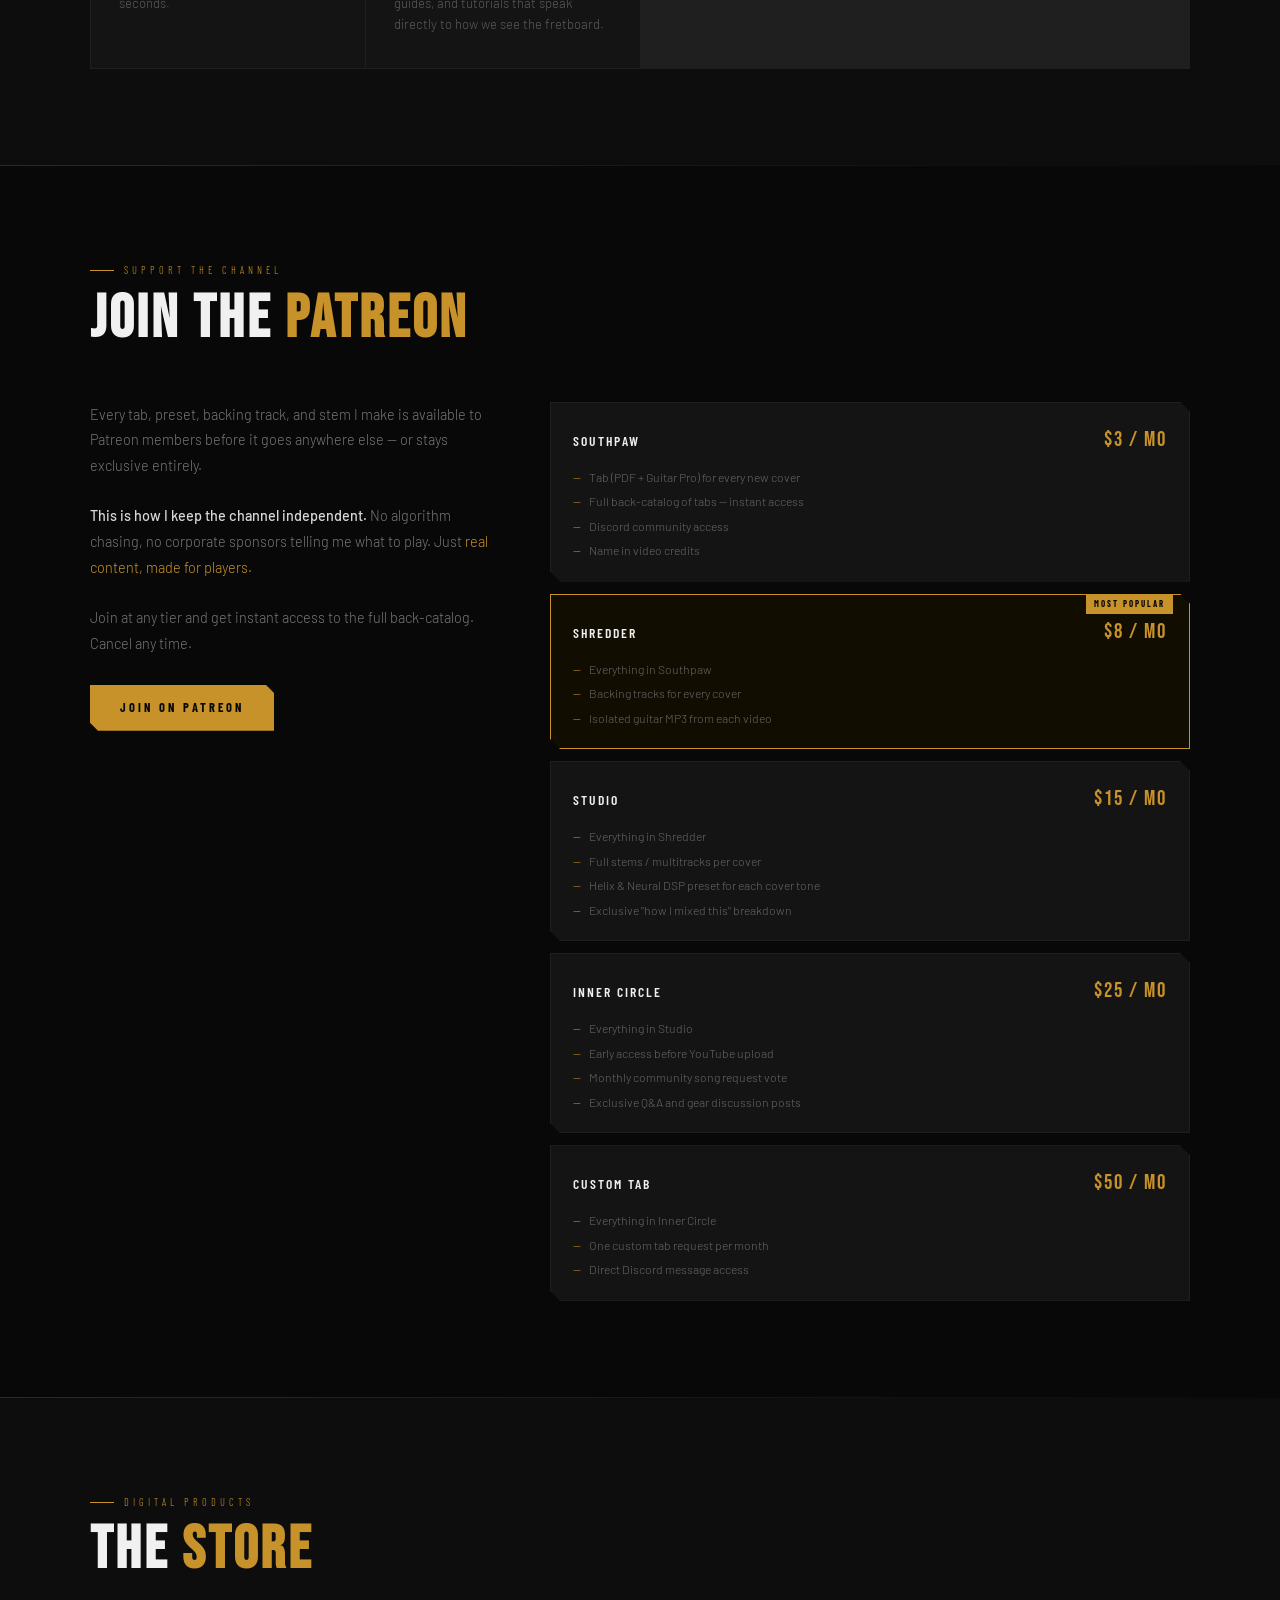
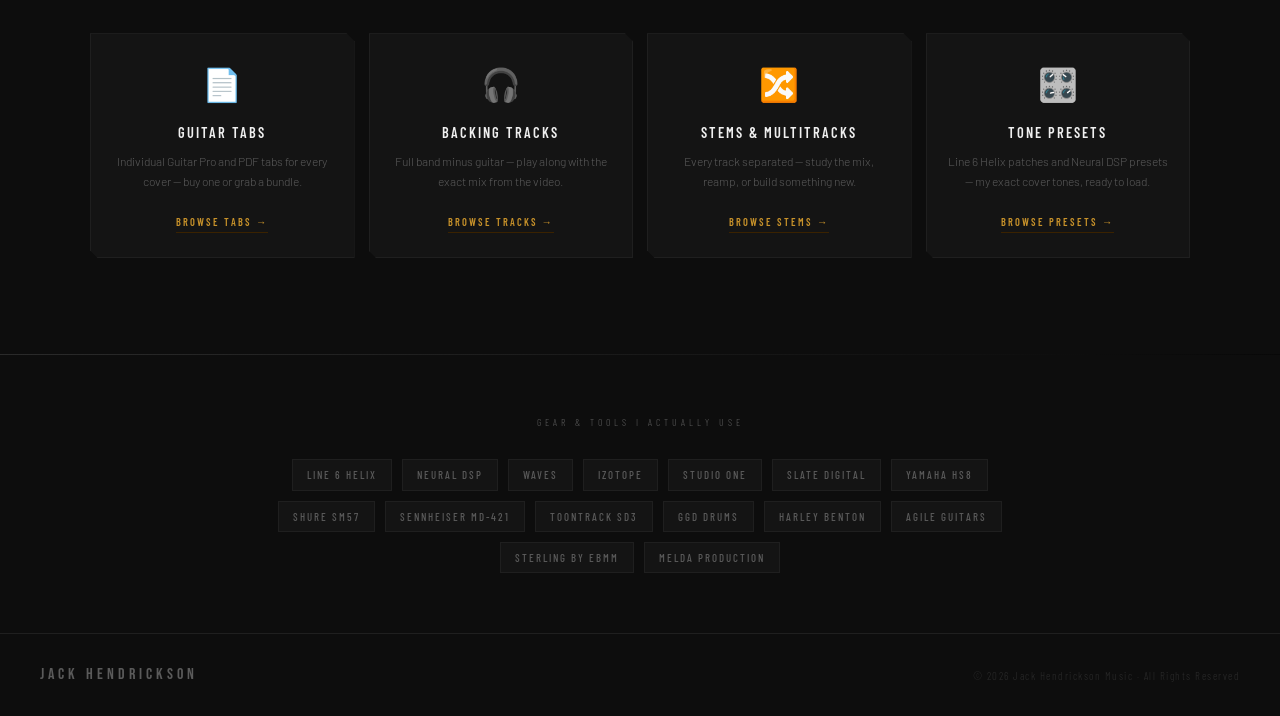
==== commit 3bf874a3: "Add files via upload" ====
--- a/index.html
+++ b/index.html
@@ -4,862 +4,23 @@
 <meta charset="UTF-8">
 <meta name="viewport" content="width=device-width, initial-scale=1.0">
 <title>Jack Hendrickson Music</title>
+<meta name="fo-verify" content="679de16a-8cd6-4935-832f-e370611b8f77" />
 <link rel="preconnect" href="https://fonts.googleapis.com">
 <link href="https://fonts.googleapis.com/css2?family=Bebas+Neue&family=Barlow:ital,wght@0,300;0,400;0,500;0,600;1,300;1,400&family=Barlow+Condensed:wght@300;400;500;600;700&display=swap" rel="stylesheet">
-<style>
-  :root {
-    --black:    #080808;
-    --deep:     #0d0d0d;
-    --surface:  #111111;
-    --card:     #141414;
-    --border:   #1f1f1f;
-    --border2:  #2a2a2a;
-    --text:     #d8d8d8;
-    --muted:    #5a5a5a;
-    --faint:    #2a2a2a;
-    --gold:     #c8922a;
-    --gold2:    #e8a830;
-    --gold-dim: #3a2200;
-    --red:      #8b1a1a;
-    --white:    #f0f0f0;
-  }
-
-  *, *::before, *::after { box-sizing: border-box; margin: 0; padding: 0; }
-
-  html { scroll-behavior: smooth; }
-
-  body {
-    background: var(--black);
-    color: var(--text);
-    font-family: 'Barlow', sans-serif;
-    font-weight: 300;
-    line-height: 1.6;
-    overflow-x: hidden;
-  }
-
-  /* ── NOISE OVERLAY ── */
-  body::before {
-    content: '';
-    position: fixed;
-    inset: 0;
-    background-image: url("data:image/svg+xml,%3Csvg viewBox='0 0 256 256' xmlns='http://www.w3.org/2000/svg'%3E%3Cfilter id='noise'%3E%3CfeTurbulence type='fractalNoise' baseFrequency='0.9' numOctaves='4' stitchTiles='stitch'/%3E%3C/filter%3E%3Crect width='100%25' height='100%25' filter='url(%23noise)' opacity='0.04'/%3E%3C/svg%3E");
-    pointer-events: none;
-    z-index: 9999;
-    opacity: 0.35;
-  }
-
-  /* ── NAV ── */
-  nav {
-    position: fixed;
-    top: 0; left: 0; right: 0;
-    z-index: 100;
-    display: flex;
-    justify-content: space-between;
-    align-items: center;
-    padding: 18px 40px;
-    background: rgba(8,8,8,0.92);
-    backdrop-filter: blur(12px);
-    border-bottom: 1px solid var(--border);
-  }
-
-  .nav-logo {
-    font-family: 'Bebas Neue', sans-serif;
-    font-size: 1.2rem;
-    letter-spacing: 4px;
-    color: var(--white);
-    text-decoration: none;
-  }
-
-  .nav-logo span { color: var(--gold); }
-
-  .nav-links {
-    display: flex;
-    gap: 28px;
-    list-style: none;
-  }
-
-  .nav-links a {
-    font-family: 'Barlow Condensed', sans-serif;
-    font-size: 0.78rem;
-    letter-spacing: 2px;
-    text-transform: uppercase;
-    color: var(--muted);
-    text-decoration: none;
-    transition: color 0.2s;
-  }
-
-  .nav-links a:hover { color: var(--gold); }
-
-  /* ── HERO ── */
-  #hero {
-    min-height: 100vh;
-    display: flex;
-    flex-direction: column;
-    justify-content: center;
-    align-items: flex-start;
-    padding: 120px 40px 80px;
-    position: relative;
-    overflow: hidden;
-  }
-
-  .hero-bg {
-    position: absolute;
-    inset: 0;
-    background:
-      radial-gradient(ellipse 60% 50% at 80% 50%, rgba(200,146,42,0.06) 0%, transparent 70%),
-      radial-gradient(ellipse 40% 60% at 20% 80%, rgba(139,26,26,0.08) 0%, transparent 60%),
-      linear-gradient(180deg, #080808 0%, #0a0808 100%);
-    z-index: 0;
-  }
-
-  /* Decorative lines */
-  .hero-bg::after {
-    content: '';
-    position: absolute;
-    top: 0; right: 0;
-    width: 1px;
-    height: 100%;
-    background: linear-gradient(180deg, transparent, var(--gold-dim), transparent);
-  }
-
-  .hero-content {
-    position: relative;
-    z-index: 1;
-    max-width: 820px;
-  }
-
-  .hero-eyebrow {
-    font-family: 'Barlow Condensed', sans-serif;
-    font-size: 0.72rem;
-    letter-spacing: 4px;
-    text-transform: uppercase;
-    color: var(--gold);
-    margin-bottom: 20px;
-    display: flex;
-    align-items: center;
-    gap: 12px;
-  }
-
-  .hero-eyebrow::before {
-    content: '';
-    display: inline-block;
-    width: 32px;
-    height: 1px;
-    background: var(--gold);
-  }
-
-  .hero-name {
-    font-family: 'Bebas Neue', sans-serif;
-    font-size: clamp(3.5rem, 9vw, 7.5rem);
-    line-height: 0.92;
-    letter-spacing: 3px;
-    color: var(--white);
-    margin-bottom: 8px;
-  }
-
-  .hero-name .accent { color: var(--gold); }
-
-  .hero-sub {
-    font-family: 'Bebas Neue', sans-serif;
-    font-size: clamp(1.2rem, 3vw, 2rem);
-    letter-spacing: 6px;
-    color: var(--muted);
-    margin-bottom: 32px;
-  }
-
-  .hero-bio {
-    font-size: 1rem;
-    font-weight: 300;
-    color: #888;
-    max-width: 560px;
-    line-height: 1.75;
-    margin-bottom: 44px;
-    border-left: 2px solid var(--gold-dim);
-    padding-left: 20px;
-  }
-
-  .hero-bio strong { color: var(--text); font-weight: 500; }
-
-  .hero-ctas {
-    display: flex;
-    flex-wrap: wrap;
-    gap: 12px;
-  }
-
-  .btn-primary {
-    display: inline-block;
-    padding: 13px 30px;
-    background: var(--gold);
-    color: #080808;
-    font-family: 'Barlow Condensed', sans-serif;
-    font-size: 0.78rem;
-    font-weight: 700;
-    letter-spacing: 3px;
-    text-transform: uppercase;
-    text-decoration: none;
-    transition: background 0.2s, transform 0.15s;
-    clip-path: polygon(0 0, calc(100% - 8px) 0, 100% 8px, 100% 100%, 8px 100%, 0 calc(100% - 8px));
-  }
-
-  .btn-primary:hover {
-    background: var(--gold2);
-    transform: translateY(-1px);
-  }
-
-  .btn-secondary {
-    display: inline-block;
-    padding: 12px 28px;
-    background: transparent;
-    color: var(--text);
-    font-family: 'Barlow Condensed', sans-serif;
-    font-size: 0.78rem;
-    font-weight: 600;
-    letter-spacing: 3px;
-    text-transform: uppercase;
-    text-decoration: none;
-    border: 1px solid var(--border2);
-    transition: border-color 0.2s, color 0.2s, transform 0.15s;
-    clip-path: polygon(0 0, calc(100% - 8px) 0, 100% 8px, 100% 100%, 8px 100%, 0 calc(100% - 8px));
-  }
-
-  .btn-secondary:hover {
-    border-color: var(--gold);
-    color: var(--gold);
-    transform: translateY(-1px);
-  }
-
-  .hero-scroll {
-    position: absolute;
-    bottom: 36px;
-    left: 40px;
-    display: flex;
-    align-items: center;
-    gap: 10px;
-    font-family: 'Barlow Condensed', sans-serif;
-    font-size: 0.62rem;
-    letter-spacing: 3px;
-    color: var(--muted);
-    text-transform: uppercase;
-  }
-
-  .scroll-line {
-    width: 40px;
-    height: 1px;
-    background: var(--muted);
-    animation: scrollpulse 2s ease-in-out infinite;
-  }
-
-  @keyframes scrollpulse {
-    0%, 100% { opacity: 0.3; transform: scaleX(1); }
-    50% { opacity: 1; transform: scaleX(1.3); transform-origin: left; }
-  }
-
-  /* ── SECTION BASE ── */
-  section {
-    padding: 96px 40px;
-    position: relative;
-  }
-
-  .section-inner {
-    max-width: 1100px;
-    margin: 0 auto;
-  }
-
-  .section-header {
-    margin-bottom: 52px;
-  }
-
-  .section-tag {
-    font-family: 'Barlow Condensed', sans-serif;
-    font-size: 0.65rem;
-    letter-spacing: 4px;
-    text-transform: uppercase;
-    color: var(--gold);
-    margin-bottom: 10px;
-    display: flex;
-    align-items: center;
-    gap: 10px;
-  }
-
-  .section-tag::before {
-    content: '';
-    display: inline-block;
-    width: 24px;
-    height: 1px;
-    background: var(--gold);
-  }
-
-  .section-title {
-    font-family: 'Bebas Neue', sans-serif;
-    font-size: clamp(2.4rem, 5vw, 3.8rem);
-    letter-spacing: 3px;
-    color: var(--white);
-    line-height: 1;
-  }
-
-  .section-title .accent { color: var(--gold); }
-
-  .section-divider {
-    width: 100%;
-    height: 1px;
-    background: linear-gradient(90deg, var(--border2), transparent);
-    margin: 0;
-  }
-
-  /* ── WHAT I DO ── */
-  #what {
-    background: var(--deep);
-  }
-
-  .what-grid {
-    display: grid;
-    grid-template-columns: repeat(auto-fill, minmax(240px, 1fr));
-    gap: 1px;
-    background: var(--border);
-    border: 1px solid var(--border);
-  }
-
-  .what-card {
-    background: var(--card);
-    padding: 32px 28px;
-    position: relative;
-    overflow: hidden;
-    transition: background 0.25s;
-  }
-
-  .what-card:hover { background: #181818; }
-
-  .what-card::before {
-    content: '';
-    position: absolute;
-    top: 0; left: 0;
-    width: 3px;
-    height: 0;
-    background: var(--gold);
-    transition: height 0.3s;
-  }
-
-  .what-card:hover::before { height: 100%; }
-
-  .what-icon {
-    font-size: 1.6rem;
-    margin-bottom: 16px;
-    display: block;
-  }
-
-  .what-title {
-    font-family: 'Barlow Condensed', sans-serif;
-    font-size: 1rem;
-    font-weight: 600;
-    letter-spacing: 2px;
-    text-transform: uppercase;
-    color: var(--white);
-    margin-bottom: 10px;
-  }
-
-  .what-desc {
-    font-size: 0.82rem;
-    color: var(--muted);
-    line-height: 1.65;
-  }
-
-  /* ── PATREON ── */
-  #patreon {
-    background: var(--black);
-  }
-
-  .patreon-wrap {
-    display: grid;
-    grid-template-columns: 1fr 1.6fr;
-    gap: 60px;
-    align-items: start;
-  }
-
-  .patreon-left {}
-
-  .patreon-pitch {
-    font-size: 0.9rem;
-    color: #777;
-    line-height: 1.8;
-    margin-bottom: 24px;
-  }
-
-  .patreon-pitch strong { color: var(--text); font-weight: 500; }
-
-  .patreon-pitch em {
-    color: var(--gold);
-    font-style: normal;
-  }
-
-  .patreon-cta-wrap { margin-top: 28px; }
-
-  .patreon-tiers {
-    display: flex;
-    flex-direction: column;
-    gap: 12px;
-  }
-
-  .tier-card {
-    background: var(--card);
-    border: 1px solid var(--border);
-    padding: 20px 22px;
-    position: relative;
-    transition: border-color 0.2s;
-    clip-path: polygon(0 0, calc(100% - 10px) 0, 100% 10px, 100% 100%, 10px 100%, 0 calc(100% - 10px));
-  }
-
-  .tier-card:hover { border-color: var(--border2); }
-
-  .tier-card.featured {
-    border-color: var(--gold);
-    background: #110d00;
-  }
-
-  .tier-card.featured::after {
-    content: 'MOST POPULAR';
-    position: absolute;
-    top: -1px; right: 16px;
-    background: var(--gold);
-    color: #080808;
-    font-family: 'Barlow Condensed', sans-serif;
-    font-size: 0.55rem;
-    font-weight: 700;
-    letter-spacing: 2px;
-    padding: 3px 8px;
-  }
-
-  .tier-top {
-    display: flex;
-    justify-content: space-between;
-    align-items: baseline;
-    margin-bottom: 12px;
-  }
-
-  .tier-name {
-    font-family: 'Barlow Condensed', sans-serif;
-    font-size: 0.85rem;
-    font-weight: 600;
-    letter-spacing: 2px;
-    text-transform: uppercase;
-    color: var(--white);
-  }
-
-  .tier-price {
-    font-family: 'Bebas Neue', sans-serif;
-    font-size: 1.3rem;
-    letter-spacing: 2px;
-    color: var(--gold);
-  }
-
-  .tier-perks {
-    list-style: none;
-    display: flex;
-    flex-direction: column;
-    gap: 5px;
-  }
-
-  .tier-perks li {
-    font-size: 0.76rem;
-    color: #666;
-    display: flex;
-    align-items: flex-start;
-    gap: 8px;
-  }
-
-  .tier-perks li::before {
-    content: '—';
-    color: var(--gold);
-    flex-shrink: 0;
-    font-size: 0.7rem;
-    margin-top: 1px;
-  }
-
-  /* ── STORE ── */
-  #store {
-    background: var(--deep);
-  }
-
-  .store-grid {
-    display: grid;
-    grid-template-columns: repeat(auto-fill, minmax(220px, 1fr));
-    gap: 14px;
-  }
-
-  .store-card {
-    background: var(--card);
-    border: 1px solid var(--border);
-    padding: 24px 20px;
-    text-align: center;
-    transition: border-color 0.2s, transform 0.2s;
-    clip-path: polygon(0 0, calc(100% - 8px) 0, 100% 8px, 100% 100%, 8px 100%, 0 calc(100% - 8px));
-  }
-
-  .store-card:hover {
-    border-color: var(--gold-dim);
-    transform: translateY(-3px);
-  }
-
-  .store-icon {
-    font-size: 2rem;
-    margin-bottom: 12px;
-    display: block;
-  }
-
-  .store-title {
-    font-family: 'Barlow Condensed', sans-serif;
-    font-size: 0.9rem;
-    font-weight: 600;
-    letter-spacing: 2px;
-    text-transform: uppercase;
-    color: var(--white);
-    margin-bottom: 8px;
-  }
-
-  .store-desc {
-    font-size: 0.75rem;
-    color: var(--muted);
-    line-height: 1.6;
-    margin-bottom: 16px;
-  }
-
-  .store-link {
-    display: inline-block;
-    font-family: 'Barlow Condensed', sans-serif;
-    font-size: 0.65rem;
-    font-weight: 600;
-    letter-spacing: 2px;
-    text-transform: uppercase;
-    color: var(--gold);
-    text-decoration: none;
-    border-bottom: 1px solid var(--gold-dim);
-    padding-bottom: 2px;
-    transition: border-color 0.2s;
-  }
-
-  .store-link:hover { border-color: var(--gold); }
-
-  /* ── GEAR / ABOUT ── */
-  #about {
-    background: var(--black);
-  }
-
-  .about-wrap {
-    display: grid;
-    grid-template-columns: 1.2fr 1fr;
-    gap: 80px;
-    align-items: start;
-  }
-
-  .about-body {
-    font-size: 0.9rem;
-    color: #787878;
-    line-height: 1.85;
-  }
-
-  .about-body p { margin-bottom: 16px; }
-  .about-body p:last-child { margin-bottom: 0; }
-  .about-body strong { color: var(--text); font-weight: 500; }
-  .about-body em { color: var(--gold); font-style: normal; }
-
-  .gear-panel {
-    background: var(--card);
-    border: 1px solid var(--border);
-    padding: 28px;
-  }
-
-  .gear-panel-title {
-    font-family: 'Barlow Condensed', sans-serif;
-    font-size: 0.65rem;
-    letter-spacing: 3px;
-    text-transform: uppercase;
-    color: var(--gold);
-    margin-bottom: 20px;
-    display: flex;
-    align-items: center;
-    gap: 10px;
-  }
-
-  .gear-panel-title::after {
-    content: '';
-    flex: 1;
-    height: 1px;
-    background: var(--border);
-  }
-
-  .gear-list {
-    list-style: none;
-    display: flex;
-    flex-direction: column;
-    gap: 0;
-  }
-
-  .gear-item {
-    display: flex;
-    justify-content: space-between;
-    align-items: baseline;
-    padding: 9px 0;
-    border-bottom: 1px solid var(--border);
-    font-size: 0.78rem;
-  }
-
-  .gear-item:last-child { border-bottom: none; }
-
-  .gear-name { color: var(--text); font-weight: 400; }
-  .gear-cat {
-    font-family: 'Barlow Condensed', sans-serif;
-    font-size: 0.62rem;
-    letter-spacing: 1.5px;
-    text-transform: uppercase;
-    color: var(--muted);
-  }
-
-  /* ── BRANDS ── */
-  #brands {
-    background: var(--deep);
-    padding: 60px 40px;
-  }
-
-  .brands-label {
-    font-family: 'Barlow Condensed', sans-serif;
-    font-size: 0.62rem;
-    letter-spacing: 4px;
-    text-transform: uppercase;
-    color: var(--muted);
-    text-align: center;
-    margin-bottom: 28px;
-  }
-
-  .brands-row {
-    display: flex;
-    flex-wrap: wrap;
-    gap: 10px;
-    justify-content: center;
-    max-width: 800px;
-    margin: 0 auto;
-  }
-
-  .brand-chip {
-    font-family: 'Barlow Condensed', sans-serif;
-    font-size: 0.68rem;
-    font-weight: 500;
-    letter-spacing: 2px;
-    text-transform: uppercase;
-    color: var(--muted);
-    padding: 6px 14px;
-    border: 1px solid var(--border);
-    background: var(--card);
-    transition: color 0.2s, border-color 0.2s;
-  }
-
-  .brand-chip:hover {
-    color: var(--gold);
-    border-color: var(--gold-dim);
-  }
-
-  /* ── CONTACT / COLLABS ── */
-  #contact {
-    background: var(--black);
-  }
-
-  .contact-wrap {
-    display: grid;
-    grid-template-columns: 1fr 1fr;
-    gap: 60px;
-    align-items: start;
-  }
-
-  .contact-pitch {
-    font-size: 0.9rem;
-    color: #777;
-    line-height: 1.8;
-    margin-bottom: 28px;
-  }
-
-  .contact-pitch strong { color: var(--text); font-weight: 500; }
-
-  .contact-email {
-    display: inline-flex;
-    align-items: center;
-    gap: 10px;
-    font-family: 'Barlow Condensed', sans-serif;
-    font-size: 0.82rem;
-    letter-spacing: 2px;
-    text-transform: uppercase;
-    color: var(--gold);
-    text-decoration: none;
-    border-bottom: 1px solid var(--gold-dim);
-    padding-bottom: 3px;
-    margin-bottom: 32px;
-    transition: border-color 0.2s;
-    display: block;
-  }
-
-  .contact-email:hover { border-color: var(--gold); }
-
-  .collab-list {
-    list-style: none;
-    display: flex;
-    flex-direction: column;
-    gap: 10px;
-    margin-top: 16px;
-  }
-
-  .collab-item {
-    display: flex;
-    align-items: flex-start;
-    gap: 10px;
-    font-size: 0.8rem;
-    color: #666;
-  }
-
-  .collab-item::before {
-    content: '↗';
-    color: var(--gold);
-    flex-shrink: 0;
-    font-size: 0.7rem;
-    margin-top: 2px;
-  }
-
-  .contact-social {
-    background: var(--card);
-    border: 1px solid var(--border);
-    padding: 28px;
-  }
-
-  .social-title {
-    font-family: 'Barlow Condensed', sans-serif;
-    font-size: 0.65rem;
-    letter-spacing: 3px;
-    text-transform: uppercase;
-    color: var(--gold);
-    margin-bottom: 20px;
-  }
-
-  .social-links {
-    display: flex;
-    flex-direction: column;
-    gap: 0;
-  }
-
-  .social-link {
-    display: flex;
-    justify-content: space-between;
-    align-items: center;
-    padding: 13px 0;
-    border-bottom: 1px solid var(--border);
-    text-decoration: none;
-    transition: padding-left 0.2s;
-  }
-
-  .social-link:last-child { border-bottom: none; }
-  .social-link:hover { padding-left: 6px; }
-
-  .social-platform {
-    font-family: 'Barlow Condensed', sans-serif;
-    font-size: 0.85rem;
-    font-weight: 600;
-    letter-spacing: 2px;
-    text-transform: uppercase;
-    color: var(--text);
-    transition: color 0.2s;
-  }
-
-  .social-link:hover .social-platform { color: var(--gold); }
-
-  .social-handle {
-    font-family: 'Barlow Condensed', sans-serif;
-    font-size: 0.7rem;
-    letter-spacing: 1px;
-    color: var(--muted);
-  }
-
-  .social-arrow {
-    color: var(--muted);
-    font-size: 0.8rem;
-    transition: color 0.2s, transform 0.2s;
-  }
-
-  .social-link:hover .social-arrow {
-    color: var(--gold);
-    transform: translateX(3px);
-  }
-
-  /* ── FOOTER ── */
-  footer {
-    background: var(--deep);
-    border-top: 1px solid var(--border);
-    padding: 28px 40px;
-    display: flex;
-    justify-content: space-between;
-    align-items: center;
-    flex-wrap: wrap;
-    gap: 12px;
-  }
-
-  .footer-logo {
-    font-family: 'Bebas Neue', sans-serif;
-    font-size: 1rem;
-    letter-spacing: 4px;
-    color: var(--muted);
-    text-decoration: none;
-  }
-
-  .footer-logo span { color: var(--gold-dim); }
-
-  .footer-copy {
-    font-size: 0.68rem;
-    color: var(--faint);
-    font-family: 'Barlow Condensed', sans-serif;
-    letter-spacing: 1.5px;
-  }
-
-  /* ── ANIMATIONS ── */
-  .fade-up {
-    opacity: 0;
-    transform: translateY(24px);
-    transition: opacity 0.6s ease, transform 0.6s ease;
-  }
-
-  .fade-up.visible {
-    opacity: 1;
-    transform: translateY(0);
-  }
-
-  /* ── RESPONSIVE ── */
-  @media (max-width: 768px) {
-    nav { padding: 16px 20px; }
-    .nav-links { gap: 16px; }
-    .nav-links a { font-size: 0.68rem; }
-
-    #hero { padding: 100px 20px 70px; }
-    section { padding: 70px 20px; }
-    #brands { padding: 50px 20px; }
-    footer { padding: 24px 20px; }
-
-    .patreon-wrap,
-    .about-wrap,
-    .contact-wrap { grid-template-columns: 1fr; gap: 36px; }
-
-    .hero-ctas { flex-direction: column; }
-    .btn-primary, .btn-secondary { text-align: center; }
-  }
-
-  @media (max-width: 480px) {
-    .nav-links { display: none; }
-  }
-</style>
+<link rel="stylesheet" href="style.css">
 </head>
 <body>
 
 <!-- NAV -->
 <nav>
-  <a href="#hero" class="nav-logo">JACK<span> </span>HENDRICKSON</a>
+  <a href="index.html" class="nav-logo">JACK<span> </span>HENDRICKSON</a>
   <ul class="nav-links">
-    <li><a href="#what">What I Do</a></li>
-    <li><a href="#patreon">Patreon</a></li>
-    <li><a href="#store">Store</a></li>
-    <li><a href="#about">About</a></li>
-    <li><a href="#contact">Contact</a></li>
+    <li><a href="index.html#what">What I Do</a></li>
+    <li><a href="index.html#patreon">Patreon</a></li>
+    <li><a href="index.html#store">Store</a></li>
+    <li><a href="gear.html">Gear</a></li>
+    <li><a href="about.html">About</a></li>
+    <li><a href="contact.html">Contact</a></li>
   </ul>
 </nav>
 
@@ -1096,161 +257,9 @@
   </div>
 </section>
 
-<div class="section-divider"></div>
-
-<!-- ABOUT -->
-<section id="about">
-  <div class="section-inner">
-    <div class="section-header fade-up">
-      <div class="section-tag">About</div>
-      <h2 class="section-title">Who <span class="accent">I Am</span></h2>
-    </div>
-    <div class="about-wrap fade-up">
-      <div class="about-body">
-        <p>
-          I'm Jack Hendrickson — a <strong>musician, mixer, producer, and content creator</strong>
-          based in Virginia. I've been playing guitar most of my life, and I do everything
-          lefty in a world that largely builds gear for the other 90% of players.
-          That's always been part of the drive.
-        </p>
-        <p>
-          My channel covers a lot of ground: <strong>metal and rock guitar covers, mix tutorials,
-          gear reviews, and production breakdowns.</strong> I track, mix, and produce everything
-          myself — using a setup built from years of obsessive gear research and a
-          studio full of tools I actually trust.
-        </p>
-        <p>
-          What you see on YouTube is the tip of the iceberg. Behind every cover is
-          a full session — tabs, stems, backing tracks, preset builds, and a mix
-          I'm genuinely proud of. <em>The Patreon and store are where all of that lives.</em>
-        </p>
-        <p>
-          I'm also building something specific for the lefty guitar community —
-          a corner of the internet that actually speaks to us. Gear that fits our hands,
-          tabs that match what we see on screen, and tutorials that don't assume
-          you'll just flip everything in your head.
-        </p>
-        <p>
-          If you make music, love gear, or you're just a fellow southpaw trying to
-          figure it all out — <em>you're in the right place.</em>
-        </p>
-      </div>
-
-      <div class="gear-panel">
-        <div class="gear-panel-title">Current Rig</div>
-        <ul class="gear-list">
-          <li class="gear-item">
-            <span class="gear-name">Agile AL-3200 (LH)</span>
-            <span class="gear-cat">Guitar</span>
-          </li>
-          <li class="gear-item">
-            <span class="gear-name">Harley Benton Amarok (LH)</span>
-            <span class="gear-cat">Guitar</span>
-          </li>
-          <li class="gear-item">
-            <span class="gear-name">Sterling Ray5 Bass (LH)</span>
-            <span class="gear-cat">Bass</span>
-          </li>
-          <li class="gear-item">
-            <span class="gear-name">Line 6 Helix</span>
-            <span class="gear-cat">Amp Sim / FX</span>
-          </li>
-          <li class="gear-item">
-            <span class="gear-name">Behringer UMC404HD</span>
-            <span class="gear-cat">Interface</span>
-          </li>
-          <li class="gear-item">
-            <span class="gear-name">Yamaha HS8</span>
-            <span class="gear-cat">Monitors</span>
-          </li>
-          <li class="gear-item">
-            <span class="gear-name">Shure SM57 + Senn MD-421</span>
-            <span class="gear-cat">Microphones</span>
-          </li>
-          <li class="gear-item">
-            <span class="gear-name">Studio One 6</span>
-            <span class="gear-cat">DAW</span>
-          </li>
-          <li class="gear-item">
-            <span class="gear-name">Neural DSP + Waves + iZotope</span>
-            <span class="gear-cat">Plugins</span>
-          </li>
-        </ul>
-      </div>
-    </div>
-  </div>
-</section>
-
-<div class="section-divider"></div>
-
-<!-- CONTACT -->
-<section id="contact">
-  <div class="section-inner">
-    <div class="section-header fade-up">
-      <div class="section-tag">Work Together</div>
-      <h2 class="section-title">Get in <span class="accent">Touch</span></h2>
-    </div>
-    <div class="contact-wrap fade-up">
-      <div>
-        <p class="contact-pitch">
-          I'm open to brand partnerships, gear loans and reviews, affiliate
-          collaborations, and content collabs with other creators.
-          <strong>If your product is genuinely something I'd use — let's talk.</strong>
-        </p>
-        <p class="contact-pitch">
-          I'm also available to <strong>mix your songs</strong> — if you've tracked your guitars, bass, or full band and need someone to take it over the finish line, get in touch. And if you're a guitarist or musician looking to <strong>collaborate on a cover</strong>, I'm always down to work with other creators. Whether that's a full co-production or just trading parts remotely, reach out and let's make something.
-        </p>
-        <a href="mailto:jackhendricksonmusic@gmail.com" class="contact-email">
-          jackhendricksonmusic@gmail.com
-        </a>
-        <p class="contact-pitch" style="margin-bottom:10px">I'm particularly interested in:</p>
-        <ul class="collab-list">
-          <li class="collab-item">Guitar and bass brands with lefty models</li>
-          <li class="collab-item">Plugin companies in the metal / rock space</li>
-          <li class="collab-item">Gear reviews for audio interfaces, mics, and studio equipment</li>
-          <li class="collab-item">Affiliate partnerships on products I already own and use</li>
-          <li class="collab-item">Mixing songs for independent artists and fellow creators</li>
-          <li class="collab-item">Cover collaborations with other guitarists and musicians on YouTube</li>
-        </ul>
-      </div>
-
-      <div class="contact-social">
-        <div class="social-title">Find Me Online</div>
-        <div class="social-links">
-          <a href="https://www.youtube.com/@jackhendricksonmusic" target="_blank" class="social-link">
-            <span class="social-platform">YouTube</span>
-            <span class="social-handle">@jackhendricksonmusic</span>
-            <span class="social-arrow">→</span>
-          </a>
-          <a href="https://www.instagram.com/jackhendricksonmusic" target="_blank" class="social-link">
-            <span class="social-platform">Instagram</span>
-            <span class="social-handle">@jackhendricksonmusic</span>
-            <span class="social-arrow">→</span>
-          </a>
-          <a href="https://www.tiktok.com/@jackhendricksonmusic" target="_blank" class="social-link">
-            <span class="social-platform">TikTok</span>
-            <span class="social-handle">@jackhendricksonmusic</span>
-            <span class="social-arrow">→</span>
-          </a>
-          <a href="https://www.facebook.com/jackhendricksonmusic" target="_blank" class="social-link">
-            <span class="social-platform">Facebook</span>
-            <span class="social-handle">jackhendricksonmusic</span>
-            <span class="social-arrow">→</span>
-          </a>
-          <a href="https://www.patreon.com/YOURURLHERE" target="_blank" class="social-link">
-            <span class="social-platform">Patreon</span>
-            <span class="social-handle">jackhendricksonmusic</span>
-            <span class="social-arrow">→</span>
-          </a>
-        </div>
-      </div>
-    </div>
-  </div>
-</section>
-
 <!-- FOOTER -->
 <footer>
-  <a href="#hero" class="footer-logo">JACK<span> </span>HENDRICKSON</a>
+  <a href="index.html" class="footer-logo">JACK<span> </span>HENDRICKSON</a>
   <span class="footer-copy">© 2026 Jack Hendrickson Music · All Rights Reserved</span>
 </footer>
 
--- a/style.css
+++ b/style.css
@@ -0,0 +1,953 @@
+  :root {
+    --black:    #080808;
+    --deep:     #0d0d0d;
+    --surface:  #111111;
+    --card:     #141414;
+    --border:   #1f1f1f;
+    --border2:  #2a2a2a;
+    --text:     #d8d8d8;
+    --muted:    #5a5a5a;
+    --faint:    #2a2a2a;
+    --gold:     #c8922a;
+    --gold2:    #e8a830;
+    --gold-dim: #3a2200;
+    --red:      #8b1a1a;
+    --white:    #f0f0f0;
+  }
+
+  *, *::before, *::after { box-sizing: border-box; margin: 0; padding: 0; }
+
+  html { scroll-behavior: smooth; }
+
+  body {
+    background: var(--black);
+    color: var(--text);
+    font-family: 'Barlow', sans-serif;
+    font-weight: 300;
+    line-height: 1.6;
+    overflow-x: hidden;
+  }
+
+  /* ── NOISE OVERLAY ── */
+  body::before {
+    content: '';
+    position: fixed;
+    inset: 0;
+    background-image: url("data:image/svg+xml,%3Csvg viewBox='0 0 256 256' xmlns='http://www.w3.org/2000/svg'%3E%3Cfilter id='noise'%3E%3CfeTurbulence type='fractalNoise' baseFrequency='0.9' numOctaves='4' stitchTiles='stitch'/%3E%3C/filter%3E%3Crect width='100%25' height='100%25' filter='url(%23noise)' opacity='0.04'/%3E%3C/svg%3E");
+    pointer-events: none;
+    z-index: 9999;
+    opacity: 0.35;
+  }
+
+  /* ── NAV ── */
+  nav {
+    position: fixed;
+    top: 0; left: 0; right: 0;
+    z-index: 100;
+    display: flex;
+    justify-content: space-between;
+    align-items: center;
+    padding: 18px 40px;
+    background: rgba(8,8,8,0.92);
+    backdrop-filter: blur(12px);
+    border-bottom: 1px solid var(--border);
+  }
+
+  .nav-logo {
+    font-family: 'Bebas Neue', sans-serif;
+    font-size: 1.2rem;
+    letter-spacing: 4px;
+    color: var(--white);
+    text-decoration: none;
+  }
+
+  .nav-logo span { color: var(--gold); }
+
+  .nav-links {
+    display: flex;
+    gap: 28px;
+    list-style: none;
+  }
+
+  .nav-links a {
+    font-family: 'Barlow Condensed', sans-serif;
+    font-size: 0.78rem;
+    letter-spacing: 2px;
+    text-transform: uppercase;
+    color: var(--muted);
+    text-decoration: none;
+    transition: color 0.2s;
+  }
+
+  .nav-links a:hover { color: var(--gold); }
+
+  /* ── HERO ── */
+  #hero {
+    min-height: 100vh;
+    display: flex;
+    flex-direction: column;
+    justify-content: center;
+    align-items: flex-start;
+    padding: 120px 40px 80px;
+    position: relative;
+    overflow: hidden;
+  }
+
+  .hero-bg {
+    position: absolute;
+    inset: 0;
+    background:
+      radial-gradient(ellipse 60% 50% at 80% 50%, rgba(200,146,42,0.06) 0%, transparent 70%),
+      radial-gradient(ellipse 40% 60% at 20% 80%, rgba(139,26,26,0.08) 0%, transparent 60%),
+      linear-gradient(180deg, #080808 0%, #0a0808 100%);
+    z-index: 0;
+  }
+
+  /* Decorative lines */
+  .hero-bg::after {
+    content: '';
+    position: absolute;
+    top: 0; right: 0;
+    width: 1px;
+    height: 100%;
+    background: linear-gradient(180deg, transparent, var(--gold-dim), transparent);
+  }
+
+  .hero-content {
+    position: relative;
+    z-index: 1;
+    max-width: 820px;
+  }
+
+  .hero-eyebrow {
+    font-family: 'Barlow Condensed', sans-serif;
+    font-size: 0.72rem;
+    letter-spacing: 4px;
+    text-transform: uppercase;
+    color: var(--gold);
+    margin-bottom: 20px;
+    display: flex;
+    align-items: center;
+    gap: 12px;
+  }
+
+  .hero-eyebrow::before {
+    content: '';
+    display: inline-block;
+    width: 32px;
+    height: 1px;
+    background: var(--gold);
+  }
+
+  .hero-name {
+    font-family: 'Bebas Neue', sans-serif;
+    font-size: clamp(3.5rem, 9vw, 7.5rem);
+    line-height: 0.92;
+    letter-spacing: 3px;
+    color: var(--white);
+    margin-bottom: 8px;
+  }
+
+  .hero-name .accent { color: var(--gold); }
+
+  .hero-sub {
+    font-family: 'Bebas Neue', sans-serif;
+    font-size: clamp(1.2rem, 3vw, 2rem);
+    letter-spacing: 6px;
+    color: var(--muted);
+    margin-bottom: 32px;
+  }
+
+  .hero-bio {
+    font-size: 1rem;
+    font-weight: 300;
+    color: #888;
+    max-width: 560px;
+    line-height: 1.75;
+    margin-bottom: 44px;
+    border-left: 2px solid var(--gold-dim);
+    padding-left: 20px;
+  }
+
+  .hero-bio strong { color: var(--text); font-weight: 500; }
+
+  .hero-ctas {
+    display: flex;
+    flex-wrap: wrap;
+    gap: 12px;
+  }
+
+  .btn-primary {
+    display: inline-block;
+    padding: 13px 30px;
+    background: var(--gold);
+    color: #080808;
+    font-family: 'Barlow Condensed', sans-serif;
+    font-size: 0.78rem;
+    font-weight: 700;
+    letter-spacing: 3px;
+    text-transform: uppercase;
+    text-decoration: none;
+    transition: background 0.2s, transform 0.15s;
+    clip-path: polygon(0 0, calc(100% - 8px) 0, 100% 8px, 100% 100%, 8px 100%, 0 calc(100% - 8px));
+  }
+
+  .btn-primary:hover {
+    background: var(--gold2);
+    transform: translateY(-1px);
+  }
+
+  .btn-secondary {
+    display: inline-block;
+    padding: 12px 28px;
+    background: transparent;
+    color: var(--text);
+    font-family: 'Barlow Condensed', sans-serif;
+    font-size: 0.78rem;
+    font-weight: 600;
+    letter-spacing: 3px;
+    text-transform: uppercase;
+    text-decoration: none;
+    border: 1px solid var(--border2);
+    transition: border-color 0.2s, color 0.2s, transform 0.15s;
+    clip-path: polygon(0 0, calc(100% - 8px) 0, 100% 8px, 100% 100%, 8px 100%, 0 calc(100% - 8px));
+  }
+
+  .btn-secondary:hover {
+    border-color: var(--gold);
+    color: var(--gold);
+    transform: translateY(-1px);
+  }
+
+  .hero-scroll {
+    position: absolute;
+    bottom: 36px;
+    left: 40px;
+    display: flex;
+    align-items: center;
+    gap: 10px;
+    font-family: 'Barlow Condensed', sans-serif;
+    font-size: 0.62rem;
+    letter-spacing: 3px;
+    color: var(--muted);
+    text-transform: uppercase;
+  }
+
+  .scroll-line {
+    width: 40px;
+    height: 1px;
+    background: var(--muted);
+    animation: scrollpulse 2s ease-in-out infinite;
+  }
+
+  @keyframes scrollpulse {
+    0%, 100% { opacity: 0.3; transform: scaleX(1); }
+    50% { opacity: 1; transform: scaleX(1.3); transform-origin: left; }
+  }
+
+  /* ── SECTION BASE ── */
+  section {
+    padding: 96px 40px;
+    position: relative;
+  }
+
+  .section-inner {
+    max-width: 1100px;
+    margin: 0 auto;
+  }
+
+  .section-header {
+    margin-bottom: 52px;
+  }
+
+  .section-tag {
+    font-family: 'Barlow Condensed', sans-serif;
+    font-size: 0.65rem;
+    letter-spacing: 4px;
+    text-transform: uppercase;
+    color: var(--gold);
+    margin-bottom: 10px;
+    display: flex;
+    align-items: center;
+    gap: 10px;
+  }
+
+  .section-tag::before {
+    content: '';
+    display: inline-block;
+    width: 24px;
+    height: 1px;
+    background: var(--gold);
+  }
+
+  .section-title {
+    font-family: 'Bebas Neue', sans-serif;
+    font-size: clamp(2.4rem, 5vw, 3.8rem);
+    letter-spacing: 3px;
+    color: var(--white);
+    line-height: 1;
+  }
+
+  .section-title .accent { color: var(--gold); }
+
+  .section-divider {
+    width: 100%;
+    height: 1px;
+    background: linear-gradient(90deg, var(--border2), transparent);
+    margin: 0;
+  }
+
+  /* ── WHAT I DO ── */
+  #what {
+    background: var(--deep);
+  }
+
+  .what-grid {
+    display: grid;
+    grid-template-columns: repeat(auto-fill, minmax(240px, 1fr));
+    gap: 1px;
+    background: var(--border);
+    border: 1px solid var(--border);
+  }
+
+  .what-card {
+    background: var(--card);
+    padding: 32px 28px;
+    position: relative;
+    overflow: hidden;
+    transition: background 0.25s;
+  }
+
+  .what-card:hover { background: #181818; }
+
+  .what-card::before {
+    content: '';
+    position: absolute;
+    top: 0; left: 0;
+    width: 3px;
+    height: 0;
+    background: var(--gold);
+    transition: height 0.3s;
+  }
+
+  .what-card:hover::before { height: 100%; }
+
+  .what-icon {
+    font-size: 1.6rem;
+    margin-bottom: 16px;
+    display: block;
+  }
+
+  .what-title {
+    font-family: 'Barlow Condensed', sans-serif;
+    font-size: 1rem;
+    font-weight: 600;
+    letter-spacing: 2px;
+    text-transform: uppercase;
+    color: var(--white);
+    margin-bottom: 10px;
+  }
+
+  .what-desc {
+    font-size: 0.82rem;
+    color: var(--muted);
+    line-height: 1.65;
+  }
+
+  /* ── PATREON ── */
+  #patreon {
+    background: var(--black);
+  }
+
+  .patreon-wrap {
+    display: grid;
+    grid-template-columns: 1fr 1.6fr;
+    gap: 60px;
+    align-items: start;
+  }
+
+  .patreon-left {}
+
+  .patreon-pitch {
+    font-size: 0.9rem;
+    color: #777;
+    line-height: 1.8;
+    margin-bottom: 24px;
+  }
+
+  .patreon-pitch strong { color: var(--text); font-weight: 500; }
+
+  .patreon-pitch em {
+    color: var(--gold);
+    font-style: normal;
+  }
+
+  .patreon-cta-wrap { margin-top: 28px; }
+
+  .patreon-tiers {
+    display: flex;
+    flex-direction: column;
+    gap: 12px;
+  }
+
+  .tier-card {
+    background: var(--card);
+    border: 1px solid var(--border);
+    padding: 20px 22px;
+    position: relative;
+    transition: border-color 0.2s;
+    clip-path: polygon(0 0, calc(100% - 10px) 0, 100% 10px, 100% 100%, 10px 100%, 0 calc(100% - 10px));
+  }
+
+  .tier-card:hover { border-color: var(--border2); }
+
+  .tier-card.featured {
+    border-color: var(--gold);
+    background: #110d00;
+  }
+
+  .tier-card.featured::after {
+    content: 'MOST POPULAR';
+    position: absolute;
+    top: -1px; right: 16px;
+    background: var(--gold);
+    color: #080808;
+    font-family: 'Barlow Condensed', sans-serif;
+    font-size: 0.55rem;
+    font-weight: 700;
+    letter-spacing: 2px;
+    padding: 3px 8px;
+  }
+
+  .tier-top {
+    display: flex;
+    justify-content: space-between;
+    align-items: baseline;
+    margin-bottom: 12px;
+  }
+
+  .tier-name {
+    font-family: 'Barlow Condensed', sans-serif;
+    font-size: 0.85rem;
+    font-weight: 600;
+    letter-spacing: 2px;
+    text-transform: uppercase;
+    color: var(--white);
+  }
+
+  .tier-price {
+    font-family: 'Bebas Neue', sans-serif;
+    font-size: 1.3rem;
+    letter-spacing: 2px;
+    color: var(--gold);
+  }
+
+  .tier-perks {
+    list-style: none;
+    display: flex;
+    flex-direction: column;
+    gap: 5px;
+  }
+
+  .tier-perks li {
+    font-size: 0.76rem;
+    color: #666;
+    display: flex;
+    align-items: flex-start;
+    gap: 8px;
+  }
+
+  .tier-perks li::before {
+    content: '—';
+    color: var(--gold);
+    flex-shrink: 0;
+    font-size: 0.7rem;
+    margin-top: 1px;
+  }
+
+  /* ── STORE ── */
+  #store {
+    background: var(--deep);
+  }
+
+  .store-grid {
+    display: grid;
+    grid-template-columns: repeat(auto-fill, minmax(220px, 1fr));
+    gap: 14px;
+  }
+
+  .store-card {
+    background: var(--card);
+    border: 1px solid var(--border);
+    padding: 24px 20px;
+    text-align: center;
+    transition: border-color 0.2s, transform 0.2s;
+    clip-path: polygon(0 0, calc(100% - 8px) 0, 100% 8px, 100% 100%, 8px 100%, 0 calc(100% - 8px));
+  }
+
+  .store-card:hover {
+    border-color: var(--gold-dim);
+    transform: translateY(-3px);
+  }
+
+  .store-icon {
+    font-size: 2rem;
+    margin-bottom: 12px;
+    display: block;
+  }
+
+  .store-title {
+    font-family: 'Barlow Condensed', sans-serif;
+    font-size: 0.9rem;
+    font-weight: 600;
+    letter-spacing: 2px;
+    text-transform: uppercase;
+    color: var(--white);
+    margin-bottom: 8px;
+  }
+
+  .store-desc {
+    font-size: 0.75rem;
+    color: var(--muted);
+    line-height: 1.6;
+    margin-bottom: 16px;
+  }
+
+  .store-link {
+    display: inline-block;
+    font-family: 'Barlow Condensed', sans-serif;
+    font-size: 0.65rem;
+    font-weight: 600;
+    letter-spacing: 2px;
+    text-transform: uppercase;
+    color: var(--gold);
+    text-decoration: none;
+    border-bottom: 1px solid var(--gold-dim);
+    padding-bottom: 2px;
+    transition: border-color 0.2s;
+  }
+
+  .store-link:hover { border-color: var(--gold); }
+
+  /* ── GEAR / ABOUT ── */
+  #about {
+    background: var(--black);
+  }
+
+  .about-wrap {
+    display: grid;
+    grid-template-columns: 1.2fr 1fr;
+    gap: 80px;
+    align-items: start;
+  }
+
+  .about-body {
+    font-size: 0.9rem;
+    color: #787878;
+    line-height: 1.85;
+  }
+
+  .about-body p { margin-bottom: 16px; }
+  .about-body p:last-child { margin-bottom: 0; }
+  .about-body strong { color: var(--text); font-weight: 500; }
+  .about-body em { color: var(--gold); font-style: normal; }
+
+  .gear-panel {
+    background: var(--card);
+    border: 1px solid var(--border);
+    padding: 28px;
+  }
+
+  .gear-panel-title {
+    font-family: 'Barlow Condensed', sans-serif;
+    font-size: 0.65rem;
+    letter-spacing: 3px;
+    text-transform: uppercase;
+    color: var(--gold);
+    margin-bottom: 20px;
+    display: flex;
+    align-items: center;
+    gap: 10px;
+  }
+
+  .gear-panel-title::after {
+    content: '';
+    flex: 1;
+    height: 1px;
+    background: var(--border);
+  }
+
+  .gear-list {
+    list-style: none;
+    display: flex;
+    flex-direction: column;
+    gap: 0;
+  }
+
+  .gear-item {
+    display: flex;
+    justify-content: space-between;
+    align-items: baseline;
+    padding: 9px 0;
+    border-bottom: 1px solid var(--border);
+    font-size: 0.78rem;
+  }
+
+  .gear-item:last-child { border-bottom: none; }
+
+  .gear-name { color: var(--text); font-weight: 400; }
+  .gear-cat {
+    font-family: 'Barlow Condensed', sans-serif;
+    font-size: 0.62rem;
+    letter-spacing: 1.5px;
+    text-transform: uppercase;
+    color: var(--muted);
+  }
+
+  /* ── BRANDS ── */
+  #brands {
+    background: var(--deep);
+    padding: 60px 40px;
+  }
+
+  .brands-label {
+    font-family: 'Barlow Condensed', sans-serif;
+    font-size: 0.62rem;
+    letter-spacing: 4px;
+    text-transform: uppercase;
+    color: var(--muted);
+    text-align: center;
+    margin-bottom: 28px;
+  }
+
+  .brands-row {
+    display: flex;
+    flex-wrap: wrap;
+    gap: 10px;
+    justify-content: center;
+    max-width: 800px;
+    margin: 0 auto;
+  }
+
+  .brand-chip {
+    font-family: 'Barlow Condensed', sans-serif;
+    font-size: 0.68rem;
+    font-weight: 500;
+    letter-spacing: 2px;
+    text-transform: uppercase;
+    color: var(--muted);
+    padding: 6px 14px;
+    border: 1px solid var(--border);
+    background: var(--card);
+    transition: color 0.2s, border-color 0.2s;
+  }
+
+  .brand-chip:hover {
+    color: var(--gold);
+    border-color: var(--gold-dim);
+  }
+
+  /* ── CONTACT / COLLABS ── */
+  #contact {
+    background: var(--black);
+  }
+
+  .contact-wrap {
+    display: grid;
+    grid-template-columns: 1fr 1fr;
+    gap: 60px;
+    align-items: start;
+  }
+
+  .contact-pitch {
+    font-size: 0.9rem;
+    color: #777;
+    line-height: 1.8;
+    margin-bottom: 28px;
+  }
+
+  .contact-pitch strong { color: var(--text); font-weight: 500; }
+
+  .contact-email {
+    display: inline-flex;
+    align-items: center;
+    gap: 10px;
+    font-family: 'Barlow Condensed', sans-serif;
+    font-size: 0.82rem;
+    letter-spacing: 2px;
+    text-transform: uppercase;
+    color: var(--gold);
+    text-decoration: none;
+    border-bottom: 1px solid var(--gold-dim);
+    padding-bottom: 3px;
+    margin-bottom: 32px;
+    transition: border-color 0.2s;
+    display: block;
+  }
+
+  .contact-email:hover { border-color: var(--gold); }
+
+  .collab-list {
+    list-style: none;
+    display: flex;
+    flex-direction: column;
+    gap: 10px;
+    margin-top: 16px;
+  }
+
+  .collab-item {
+    display: flex;
+    align-items: flex-start;
+    gap: 10px;
+    font-size: 0.8rem;
+    color: #666;
+  }
+
+  .collab-item::before {
+    content: '↗';
+    color: var(--gold);
+    flex-shrink: 0;
+    font-size: 0.7rem;
+    margin-top: 2px;
+  }
+
+  .contact-social {
+    background: var(--card);
+    border: 1px solid var(--border);
+    padding: 28px;
+  }
+
+  .social-title {
+    font-family: 'Barlow Condensed', sans-serif;
+    font-size: 0.65rem;
+    letter-spacing: 3px;
+    text-transform: uppercase;
+    color: var(--gold);
+    margin-bottom: 20px;
+  }
+
+  .social-links {
+    display: flex;
+    flex-direction: column;
+    gap: 0;
+  }
+
+  .social-link {
+    display: flex;
+    justify-content: space-between;
+    align-items: center;
+    padding: 13px 0;
+    border-bottom: 1px solid var(--border);
+    text-decoration: none;
+    transition: padding-left 0.2s;
+  }
+
+  .social-link:last-child { border-bottom: none; }
+  .social-link:hover { padding-left: 6px; }
+
+  .social-platform {
+    font-family: 'Barlow Condensed', sans-serif;
+    font-size: 0.85rem;
+    font-weight: 600;
+    letter-spacing: 2px;
+    text-transform: uppercase;
+    color: var(--text);
+    transition: color 0.2s;
+  }
+
+  .social-link:hover .social-platform { color: var(--gold); }
+
+  .social-handle {
+    font-family: 'Barlow Condensed', sans-serif;
+    font-size: 0.7rem;
+    letter-spacing: 1px;
+    color: var(--muted);
+  }
+
+  .social-arrow {
+    color: var(--muted);
+    font-size: 0.8rem;
+    transition: color 0.2s, transform 0.2s;
+  }
+
+  .social-link:hover .social-arrow {
+    color: var(--gold);
+    transform: translateX(3px);
+  }
+
+  /* ── FOOTER ── */
+  footer {
+    background: var(--deep);
+    border-top: 1px solid var(--border);
+    padding: 28px 40px;
+    display: flex;
+    justify-content: space-between;
+    align-items: center;
+    flex-wrap: wrap;
+    gap: 12px;
+  }
+
+  .footer-logo {
+    font-family: 'Bebas Neue', sans-serif;
+    font-size: 1rem;
+    letter-spacing: 4px;
+    color: var(--muted);
+    text-decoration: none;
+  }
+
+  .footer-logo span { color: var(--gold-dim); }
+
+  .footer-copy {
+    font-size: 0.68rem;
+    color: var(--faint);
+    font-family: 'Barlow Condensed', sans-serif;
+    letter-spacing: 1.5px;
+  }
+
+  /* ── ANIMATIONS ── */
+  .fade-up {
+    opacity: 0;
+    transform: translateY(24px);
+    transition: opacity 0.6s ease, transform 0.6s ease;
+  }
+
+  .fade-up.visible {
+    opacity: 1;
+    transform: translateY(0);
+  }
+
+  /* ── RESPONSIVE ── */
+  @media (max-width: 768px) {
+    nav { padding: 16px 20px; }
+    .nav-links { gap: 16px; }
+    .nav-links a { font-size: 0.68rem; }
+
+    #hero { padding: 100px 20px 70px; }
+    section { padding: 70px 20px; }
+    #brands { padding: 50px 20px; }
+    footer { padding: 24px 20px; }
+
+    .patreon-wrap,
+    .about-wrap,
+    .contact-wrap { grid-template-columns: 1fr; gap: 36px; }
+
+    .hero-ctas { flex-direction: column; }
+    .btn-primary, .btn-secondary { text-align: center; }
+  }
+
+  @media (max-width: 480px) {
+    .nav-links { display: none; }
+  }
+
+  /* ── SUB-PAGE HEADER (Gear / About / Contact) ── */
+  .page-top {
+    padding: 150px 40px 50px;
+    background: var(--black);
+    position: relative;
+  }
+
+  .page-top .hero-bg {
+    opacity: 0.7;
+  }
+
+  .page-lead {
+    font-size: 0.92rem;
+    color: #888;
+    max-width: 600px;
+    line-height: 1.8;
+    margin-top: -12px;
+    border-left: 2px solid var(--gold-dim);
+    padding-left: 20px;
+  }
+
+  .page-lead strong { color: var(--text); font-weight: 500; }
+
+  .affiliate-disclosure {
+    font-family: 'Barlow Condensed', sans-serif;
+    font-size: 0.62rem;
+    letter-spacing: 1.5px;
+    text-transform: uppercase;
+    color: var(--faint);
+    margin-top: 18px;
+  }
+
+  /* ── GEAR PAGE ── */
+  #gear-page { background: var(--deep); }
+
+  .gear-cat-block { margin-bottom: 44px; }
+  .gear-cat-block:last-child { margin-bottom: 0; }
+
+  .gear-cat-title {
+    font-family: 'Barlow Condensed', sans-serif;
+    font-size: 0.8rem;
+    font-weight: 600;
+    letter-spacing: 3px;
+    text-transform: uppercase;
+    color: var(--gold);
+    margin-bottom: 16px;
+    padding-bottom: 10px;
+    border-bottom: 1px solid var(--border2);
+  }
+
+  .gear-links-grid {
+    display: grid;
+    grid-template-columns: repeat(auto-fill, minmax(260px, 1fr));
+    gap: 1px;
+    background: var(--border);
+    border: 1px solid var(--border);
+  }
+
+  .gear-link-item {
+    display: flex;
+    justify-content: space-between;
+    align-items: center;
+    gap: 12px;
+    background: var(--card);
+    padding: 16px 18px;
+    text-decoration: none;
+    transition: background 0.2s, padding-left 0.2s;
+  }
+
+  .gear-link-item:hover {
+    background: #181818;
+    padding-left: 22px;
+  }
+
+  .gear-link-name {
+    font-size: 0.83rem;
+    color: var(--text);
+    font-weight: 400;
+    line-height: 1.4;
+  }
+
+  .gear-link-arrow {
+    color: var(--muted);
+    font-size: 0.8rem;
+    flex-shrink: 0;
+    transition: color 0.2s, transform 0.2s;
+  }
+
+  .gear-link-item:hover .gear-link-arrow {
+    color: var(--gold);
+    transform: translateX(3px);
+  }
+
+  .gear-note {
+    background: var(--card);
+    border: 1px solid var(--border);
+    border-left: 2px solid var(--gold-dim);
+    padding: 18px 22px;
+    margin-top: 48px;
+    font-size: 0.8rem;
+    color: var(--muted);
+    line-height: 1.7;
+  }
+
+  .gear-note strong { color: var(--text); font-weight: 500; }
+
+  /* ── ACTIVE NAV STATE ── */
+  .nav-links a.active { color: var(--gold); }
+
+  @media (max-width: 768px) {
+    .page-top { padding: 120px 20px 40px; }
+  }
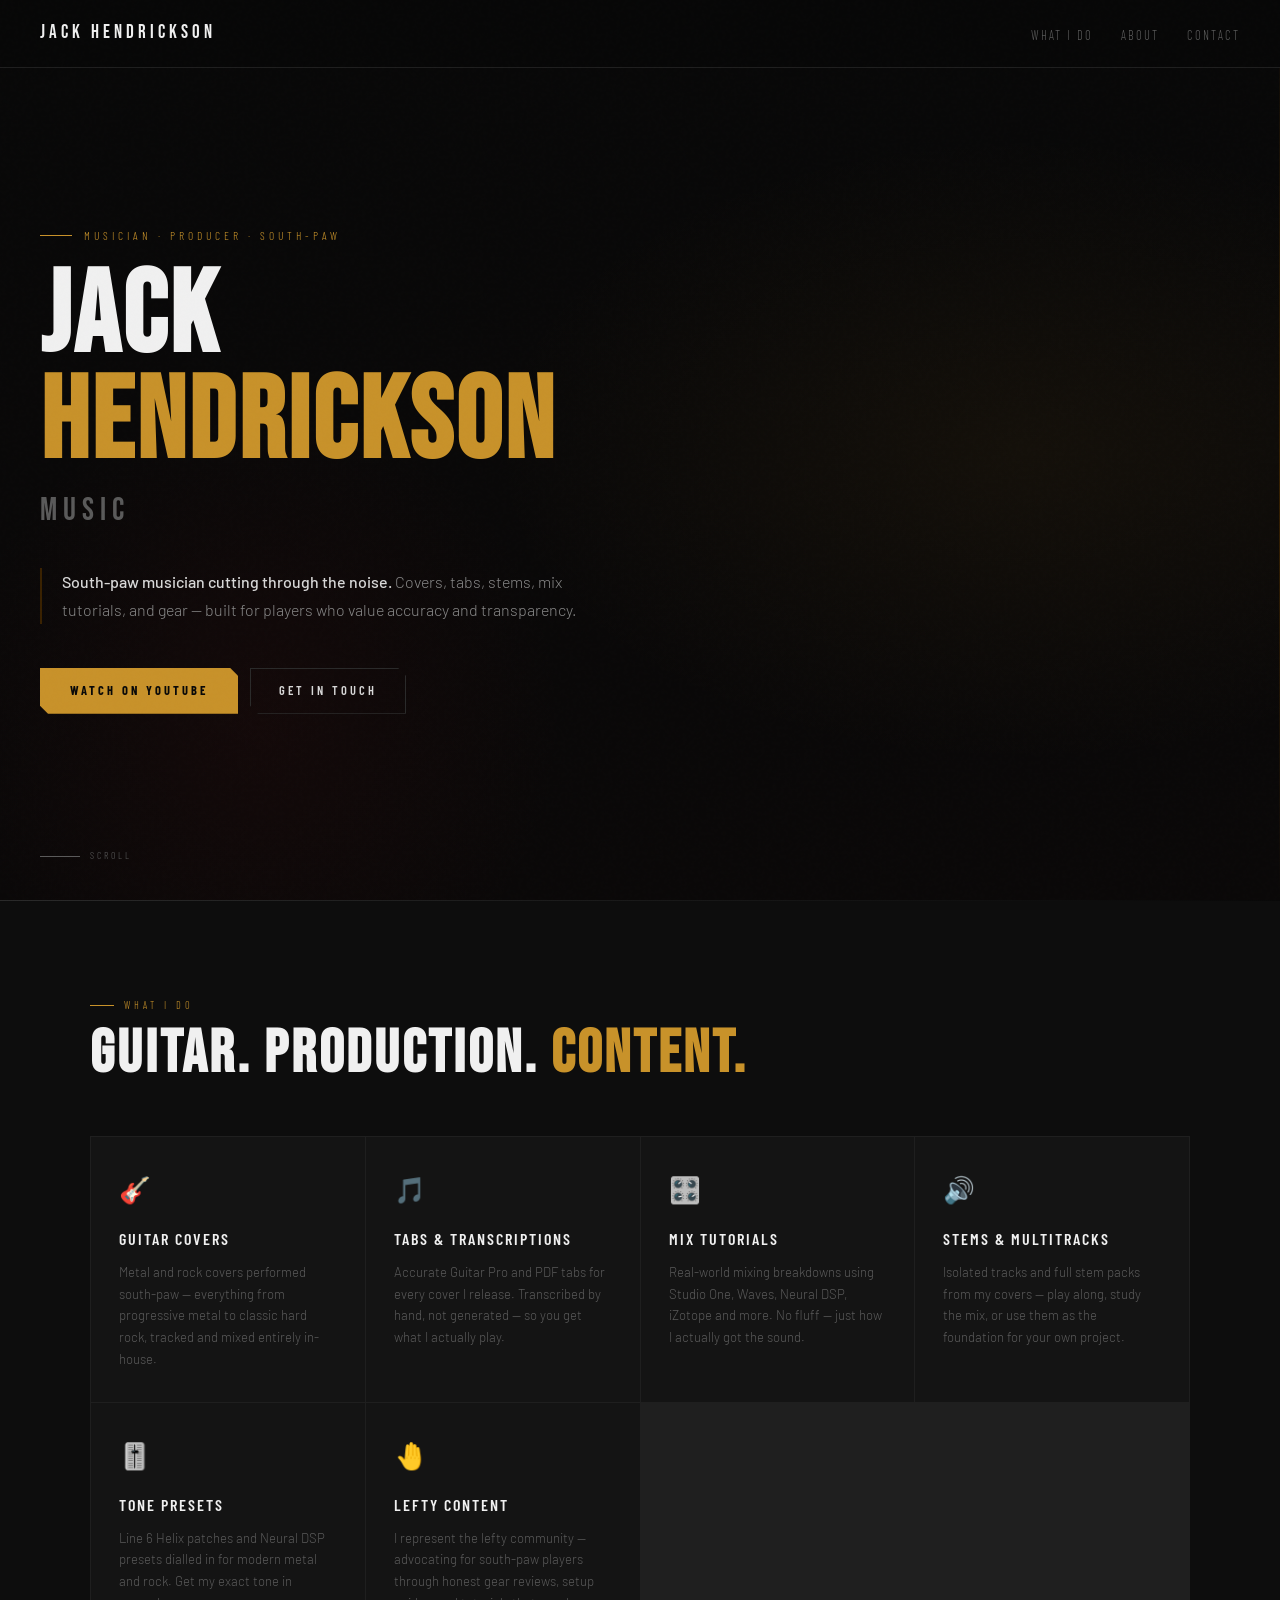
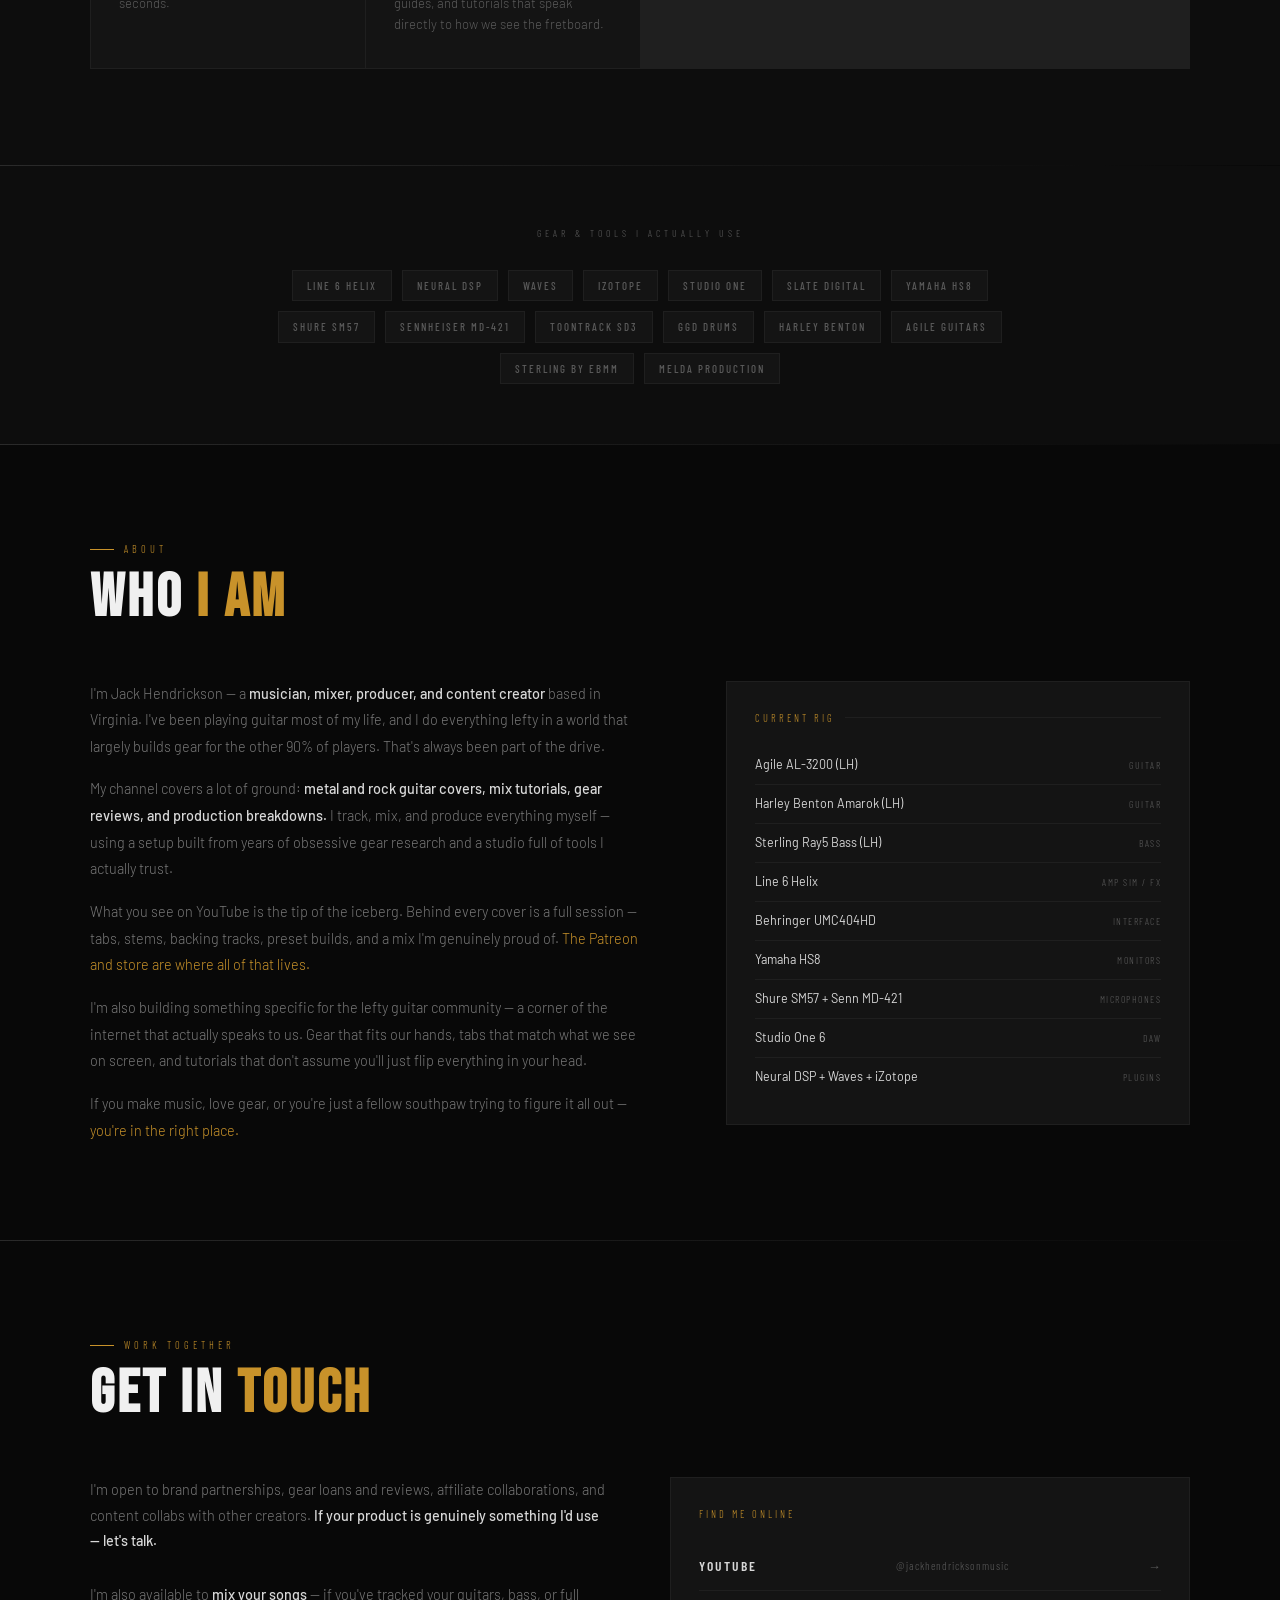
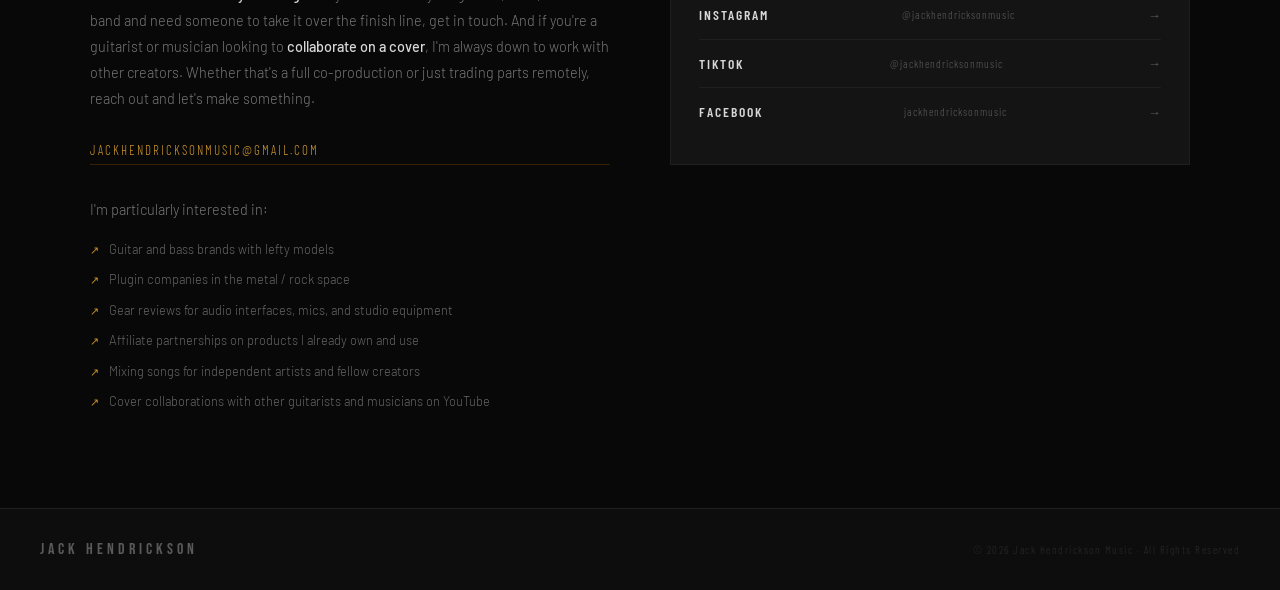
==== commit cb06c1ac: "Add files via upload" ====
--- a/index.html
+++ b/index.html
@@ -7,20 +7,858 @@
 <meta name="fo-verify" content="679de16a-8cd6-4935-832f-e370611b8f77" />
 <link rel="preconnect" href="https://fonts.googleapis.com">
 <link href="https://fonts.googleapis.com/css2?family=Bebas+Neue&family=Barlow:ital,wght@0,300;0,400;0,500;0,600;1,300;1,400&family=Barlow+Condensed:wght@300;400;500;600;700&display=swap" rel="stylesheet">
-<link rel="stylesheet" href="style.css">
+<style>
+  :root {
+    --black:    #080808;
+    --deep:     #0d0d0d;
+    --surface:  #111111;
+    --card:     #141414;
+    --border:   #1f1f1f;
+    --border2:  #2a2a2a;
+    --text:     #d8d8d8;
+    --muted:    #5a5a5a;
+    --faint:    #2a2a2a;
+    --gold:     #c8922a;
+    --gold2:    #e8a830;
+    --gold-dim: #3a2200;
+    --red:      #8b1a1a;
+    --white:    #f0f0f0;
+  }
+
+  *, *::before, *::after { box-sizing: border-box; margin: 0; padding: 0; }
+
+  html { scroll-behavior: smooth; }
+
+  body {
+    background: var(--black);
+    color: var(--text);
+    font-family: 'Barlow', sans-serif;
+    font-weight: 300;
+    line-height: 1.6;
+    overflow-x: hidden;
+  }
+
+  /* ── NOISE OVERLAY ── */
+  body::before {
+    content: '';
+    position: fixed;
+    inset: 0;
+    background-image: url("data:image/svg+xml,%3Csvg viewBox='0 0 256 256' xmlns='http://www.w3.org/2000/svg'%3E%3Cfilter id='noise'%3E%3CfeTurbulence type='fractalNoise' baseFrequency='0.9' numOctaves='4' stitchTiles='stitch'/%3E%3C/filter%3E%3Crect width='100%25' height='100%25' filter='url(%23noise)' opacity='0.04'/%3E%3C/svg%3E");
+    pointer-events: none;
+    z-index: 9999;
+    opacity: 0.35;
+  }
+
+  /* ── NAV ── */
+  nav {
+    position: fixed;
+    top: 0; left: 0; right: 0;
+    z-index: 100;
+    display: flex;
+    justify-content: space-between;
+    align-items: center;
+    padding: 18px 40px;
+    background: rgba(8,8,8,0.92);
+    backdrop-filter: blur(12px);
+    border-bottom: 1px solid var(--border);
+  }
+
+  .nav-logo {
+    font-family: 'Bebas Neue', sans-serif;
+    font-size: 1.2rem;
+    letter-spacing: 4px;
+    color: var(--white);
+    text-decoration: none;
+  }
+
+  .nav-logo span { color: var(--gold); }
+
+  .nav-links {
+    display: flex;
+    gap: 28px;
+    list-style: none;
+  }
+
+  .nav-links a {
+    font-family: 'Barlow Condensed', sans-serif;
+    font-size: 0.78rem;
+    letter-spacing: 2px;
+    text-transform: uppercase;
+    color: var(--muted);
+    text-decoration: none;
+    transition: color 0.2s;
+  }
+
+  .nav-links a:hover { color: var(--gold); }
+
+  /* ── HERO ── */
+  #hero {
+    min-height: 100vh;
+    display: flex;
+    flex-direction: column;
+    justify-content: center;
+    align-items: flex-start;
+    padding: 120px 40px 80px;
+    position: relative;
+    overflow: hidden;
+  }
+
+  .hero-bg {
+    position: absolute;
+    inset: 0;
+    background:
+      radial-gradient(ellipse 60% 50% at 80% 50%, rgba(200,146,42,0.06) 0%, transparent 70%),
+      radial-gradient(ellipse 40% 60% at 20% 80%, rgba(139,26,26,0.08) 0%, transparent 60%),
+      linear-gradient(180deg, #080808 0%, #0a0808 100%);
+    z-index: 0;
+  }
+
+  /* Decorative lines */
+  .hero-bg::after {
+    content: '';
+    position: absolute;
+    top: 0; right: 0;
+    width: 1px;
+    height: 100%;
+    background: linear-gradient(180deg, transparent, var(--gold-dim), transparent);
+  }
+
+  .hero-content {
+    position: relative;
+    z-index: 1;
+    max-width: 820px;
+  }
+
+  .hero-eyebrow {
+    font-family: 'Barlow Condensed', sans-serif;
+    font-size: 0.72rem;
+    letter-spacing: 4px;
+    text-transform: uppercase;
+    color: var(--gold);
+    margin-bottom: 20px;
+    display: flex;
+    align-items: center;
+    gap: 12px;
+  }
+
+  .hero-eyebrow::before {
+    content: '';
+    display: inline-block;
+    width: 32px;
+    height: 1px;
+    background: var(--gold);
+  }
+
+  .hero-name {
+    font-family: 'Bebas Neue', sans-serif;
+    font-size: clamp(3.5rem, 9vw, 7.5rem);
+    line-height: 0.92;
+    letter-spacing: 3px;
+    color: var(--white);
+    margin-bottom: 8px;
+  }
+
+  .hero-name .accent { color: var(--gold); }
+
+  .hero-sub {
+    font-family: 'Bebas Neue', sans-serif;
+    font-size: clamp(1.2rem, 3vw, 2rem);
+    letter-spacing: 6px;
+    color: var(--muted);
+    margin-bottom: 32px;
+  }
+
+  .hero-bio {
+    font-size: 1rem;
+    font-weight: 300;
+    color: #888;
+    max-width: 560px;
+    line-height: 1.75;
+    margin-bottom: 44px;
+    border-left: 2px solid var(--gold-dim);
+    padding-left: 20px;
+  }
+
+  .hero-bio strong { color: var(--text); font-weight: 500; }
+
+  .hero-ctas {
+    display: flex;
+    flex-wrap: wrap;
+    gap: 12px;
+  }
+
+  .btn-primary {
+    display: inline-block;
+    padding: 13px 30px;
+    background: var(--gold);
+    color: #080808;
+    font-family: 'Barlow Condensed', sans-serif;
+    font-size: 0.78rem;
+    font-weight: 700;
+    letter-spacing: 3px;
+    text-transform: uppercase;
+    text-decoration: none;
+    transition: background 0.2s, transform 0.15s;
+    clip-path: polygon(0 0, calc(100% - 8px) 0, 100% 8px, 100% 100%, 8px 100%, 0 calc(100% - 8px));
+  }
+
+  .btn-primary:hover {
+    background: var(--gold2);
+    transform: translateY(-1px);
+  }
+
+  .btn-secondary {
+    display: inline-block;
+    padding: 12px 28px;
+    background: transparent;
+    color: var(--text);
+    font-family: 'Barlow Condensed', sans-serif;
+    font-size: 0.78rem;
+    font-weight: 600;
+    letter-spacing: 3px;
+    text-transform: uppercase;
+    text-decoration: none;
+    border: 1px solid var(--border2);
+    transition: border-color 0.2s, color 0.2s, transform 0.15s;
+    clip-path: polygon(0 0, calc(100% - 8px) 0, 100% 8px, 100% 100%, 8px 100%, 0 calc(100% - 8px));
+  }
+
+  .btn-secondary:hover {
+    border-color: var(--gold);
+    color: var(--gold);
+    transform: translateY(-1px);
+  }
+
+  .hero-scroll {
+    position: absolute;
+    bottom: 36px;
+    left: 40px;
+    display: flex;
+    align-items: center;
+    gap: 10px;
+    font-family: 'Barlow Condensed', sans-serif;
+    font-size: 0.62rem;
+    letter-spacing: 3px;
+    color: var(--muted);
+    text-transform: uppercase;
+  }
+
+  .scroll-line {
+    width: 40px;
+    height: 1px;
+    background: var(--muted);
+    animation: scrollpulse 2s ease-in-out infinite;
+  }
+
+  @keyframes scrollpulse {
+    0%, 100% { opacity: 0.3; transform: scaleX(1); }
+    50% { opacity: 1; transform: scaleX(1.3); transform-origin: left; }
+  }
+
+  /* ── SECTION BASE ── */
+  section {
+    padding: 96px 40px;
+    position: relative;
+  }
+
+  .section-inner {
+    max-width: 1100px;
+    margin: 0 auto;
+  }
+
+  .section-header {
+    margin-bottom: 52px;
+  }
+
+  .section-tag {
+    font-family: 'Barlow Condensed', sans-serif;
+    font-size: 0.65rem;
+    letter-spacing: 4px;
+    text-transform: uppercase;
+    color: var(--gold);
+    margin-bottom: 10px;
+    display: flex;
+    align-items: center;
+    gap: 10px;
+  }
+
+  .section-tag::before {
+    content: '';
+    display: inline-block;
+    width: 24px;
+    height: 1px;
+    background: var(--gold);
+  }
+
+  .section-title {
+    font-family: 'Bebas Neue', sans-serif;
+    font-size: clamp(2.4rem, 5vw, 3.8rem);
+    letter-spacing: 3px;
+    color: var(--white);
+    line-height: 1;
+  }
+
+  .section-title .accent { color: var(--gold); }
+
+  .section-divider {
+    width: 100%;
+    height: 1px;
+    background: linear-gradient(90deg, var(--border2), transparent);
+    margin: 0;
+  }
+
+  /* ── WHAT I DO ── */
+  #what {
+    background: var(--deep);
+  }
+
+  .what-grid {
+    display: grid;
+    grid-template-columns: repeat(auto-fill, minmax(240px, 1fr));
+    gap: 1px;
+    background: var(--border);
+    border: 1px solid var(--border);
+  }
+
+  .what-card {
+    background: var(--card);
+    padding: 32px 28px;
+    position: relative;
+    overflow: hidden;
+    transition: background 0.25s;
+  }
+
+  .what-card:hover { background: #181818; }
+
+  .what-card::before {
+    content: '';
+    position: absolute;
+    top: 0; left: 0;
+    width: 3px;
+    height: 0;
+    background: var(--gold);
+    transition: height 0.3s;
+  }
+
+  .what-card:hover::before { height: 100%; }
+
+  .what-icon {
+    font-size: 1.6rem;
+    margin-bottom: 16px;
+    display: block;
+  }
+
+  .what-title {
+    font-family: 'Barlow Condensed', sans-serif;
+    font-size: 1rem;
+    font-weight: 600;
+    letter-spacing: 2px;
+    text-transform: uppercase;
+    color: var(--white);
+    margin-bottom: 10px;
+  }
+
+  .what-desc {
+    font-size: 0.82rem;
+    color: var(--muted);
+    line-height: 1.65;
+  }
+
+  /* ── PATREON ── */
+  #patreon {
+    background: var(--black);
+  }
+
+  .patreon-wrap {
+    display: grid;
+    grid-template-columns: 1fr 1.6fr;
+    gap: 60px;
+    align-items: start;
+  }
+
+  .patreon-left {}
+
+  .patreon-pitch {
+    font-size: 0.9rem;
+    color: #777;
+    line-height: 1.8;
+    margin-bottom: 24px;
+  }
+
+  .patreon-pitch strong { color: var(--text); font-weight: 500; }
+
+  .patreon-pitch em {
+    color: var(--gold);
+    font-style: normal;
+  }
+
+  .patreon-cta-wrap { margin-top: 28px; }
+
+  .patreon-tiers {
+    display: flex;
+    flex-direction: column;
+    gap: 12px;
+  }
+
+  .tier-card {
+    background: var(--card);
+    border: 1px solid var(--border);
+    padding: 20px 22px;
+    position: relative;
+    transition: border-color 0.2s;
+    clip-path: polygon(0 0, calc(100% - 10px) 0, 100% 10px, 100% 100%, 10px 100%, 0 calc(100% - 10px));
+  }
+
+  .tier-card:hover { border-color: var(--border2); }
+
+  .tier-card.featured {
+    border-color: var(--gold);
+    background: #110d00;
+  }
+
+  .tier-card.featured::after {
+    content: 'MOST POPULAR';
+    position: absolute;
+    top: -1px; right: 16px;
+    background: var(--gold);
+    color: #080808;
+    font-family: 'Barlow Condensed', sans-serif;
+    font-size: 0.55rem;
+    font-weight: 700;
+    letter-spacing: 2px;
+    padding: 3px 8px;
+  }
+
+  .tier-top {
+    display: flex;
+    justify-content: space-between;
+    align-items: baseline;
+    margin-bottom: 12px;
+  }
+
+  .tier-name {
+    font-family: 'Barlow Condensed', sans-serif;
+    font-size: 0.85rem;
+    font-weight: 600;
+    letter-spacing: 2px;
+    text-transform: uppercase;
+    color: var(--white);
+  }
+
+  .tier-price {
+    font-family: 'Bebas Neue', sans-serif;
+    font-size: 1.3rem;
+    letter-spacing: 2px;
+    color: var(--gold);
+  }
+
+  .tier-perks {
+    list-style: none;
+    display: flex;
+    flex-direction: column;
+    gap: 5px;
+  }
+
+  .tier-perks li {
+    font-size: 0.76rem;
+    color: #666;
+    display: flex;
+    align-items: flex-start;
+    gap: 8px;
+  }
+
+  .tier-perks li::before {
+    content: '—';
+    color: var(--gold);
+    flex-shrink: 0;
+    font-size: 0.7rem;
+    margin-top: 1px;
+  }
+
+  /* ── STORE ── */
+  #store {
+    background: var(--deep);
+  }
+
+  .store-grid {
+    display: grid;
+    grid-template-columns: repeat(auto-fill, minmax(220px, 1fr));
+    gap: 14px;
+  }
+
+  .store-card {
+    background: var(--card);
+    border: 1px solid var(--border);
+    padding: 24px 20px;
+    text-align: center;
+    transition: border-color 0.2s, transform 0.2s;
+    clip-path: polygon(0 0, calc(100% - 8px) 0, 100% 8px, 100% 100%, 8px 100%, 0 calc(100% - 8px));
+  }
+
+  .store-card:hover {
+    border-color: var(--gold-dim);
+    transform: translateY(-3px);
+  }
+
+  .store-icon {
+    font-size: 2rem;
+    margin-bottom: 12px;
+    display: block;
+  }
+
+  .store-title {
+    font-family: 'Barlow Condensed', sans-serif;
+    font-size: 0.9rem;
+    font-weight: 600;
+    letter-spacing: 2px;
+    text-transform: uppercase;
+    color: var(--white);
+    margin-bottom: 8px;
+  }
+
+  .store-desc {
+    font-size: 0.75rem;
+    color: var(--muted);
+    line-height: 1.6;
+    margin-bottom: 16px;
+  }
+
+  .store-link {
+    display: inline-block;
+    font-family: 'Barlow Condensed', sans-serif;
+    font-size: 0.65rem;
+    font-weight: 600;
+    letter-spacing: 2px;
+    text-transform: uppercase;
+    color: var(--gold);
+    text-decoration: none;
+    border-bottom: 1px solid var(--gold-dim);
+    padding-bottom: 2px;
+    transition: border-color 0.2s;
+  }
+
+  .store-link:hover { border-color: var(--gold); }
+
+  /* ── GEAR / ABOUT ── */
+  #about {
+    background: var(--black);
+  }
+
+  .about-wrap {
+    display: grid;
+    grid-template-columns: 1.2fr 1fr;
+    gap: 80px;
+    align-items: start;
+  }
+
+  .about-body {
+    font-size: 0.9rem;
+    color: #787878;
+    line-height: 1.85;
+  }
+
+  .about-body p { margin-bottom: 16px; }
+  .about-body p:last-child { margin-bottom: 0; }
+  .about-body strong { color: var(--text); font-weight: 500; }
+  .about-body em { color: var(--gold); font-style: normal; }
+
+  .gear-panel {
+    background: var(--card);
+    border: 1px solid var(--border);
+    padding: 28px;
+  }
+
+  .gear-panel-title {
+    font-family: 'Barlow Condensed', sans-serif;
+    font-size: 0.65rem;
+    letter-spacing: 3px;
+    text-transform: uppercase;
+    color: var(--gold);
+    margin-bottom: 20px;
+    display: flex;
+    align-items: center;
+    gap: 10px;
+  }
+
+  .gear-panel-title::after {
+    content: '';
+    flex: 1;
+    height: 1px;
+    background: var(--border);
+  }
+
+  .gear-list {
+    list-style: none;
+    display: flex;
+    flex-direction: column;
+    gap: 0;
+  }
+
+  .gear-item {
+    display: flex;
+    justify-content: space-between;
+    align-items: baseline;
+    padding: 9px 0;
+    border-bottom: 1px solid var(--border);
+    font-size: 0.78rem;
+  }
+
+  .gear-item:last-child { border-bottom: none; }
+
+  .gear-name { color: var(--text); font-weight: 400; }
+  .gear-cat {
+    font-family: 'Barlow Condensed', sans-serif;
+    font-size: 0.62rem;
+    letter-spacing: 1.5px;
+    text-transform: uppercase;
+    color: var(--muted);
+  }
+
+  /* ── BRANDS ── */
+  #brands {
+    background: var(--deep);
+    padding: 60px 40px;
+  }
+
+  .brands-label {
+    font-family: 'Barlow Condensed', sans-serif;
+    font-size: 0.62rem;
+    letter-spacing: 4px;
+    text-transform: uppercase;
+    color: var(--muted);
+    text-align: center;
+    margin-bottom: 28px;
+  }
+
+  .brands-row {
+    display: flex;
+    flex-wrap: wrap;
+    gap: 10px;
+    justify-content: center;
+    max-width: 800px;
+    margin: 0 auto;
+  }
+
+  .brand-chip {
+    font-family: 'Barlow Condensed', sans-serif;
+    font-size: 0.68rem;
+    font-weight: 500;
+    letter-spacing: 2px;
+    text-transform: uppercase;
+    color: var(--muted);
+    padding: 6px 14px;
+    border: 1px solid var(--border);
+    background: var(--card);
+    transition: color 0.2s, border-color 0.2s;
+  }
+
+  .brand-chip:hover {
+    color: var(--gold);
+    border-color: var(--gold-dim);
+  }
+
+  /* ── CONTACT / COLLABS ── */
+  #contact {
+    background: var(--black);
+  }
+
+  .contact-wrap {
+    display: grid;
+    grid-template-columns: 1fr 1fr;
+    gap: 60px;
+    align-items: start;
+  }
+
+  .contact-pitch {
+    font-size: 0.9rem;
+    color: #777;
+    line-height: 1.8;
+    margin-bottom: 28px;
+  }
+
+  .contact-pitch strong { color: var(--text); font-weight: 500; }
+
+  .contact-email {
+    display: inline-flex;
+    align-items: center;
+    gap: 10px;
+    font-family: 'Barlow Condensed', sans-serif;
+    font-size: 0.82rem;
+    letter-spacing: 2px;
+    text-transform: uppercase;
+    color: var(--gold);
+    text-decoration: none;
+    border-bottom: 1px solid var(--gold-dim);
+    padding-bottom: 3px;
+    margin-bottom: 32px;
+    transition: border-color 0.2s;
+    display: block;
+  }
+
+  .contact-email:hover { border-color: var(--gold); }
+
+  .collab-list {
+    list-style: none;
+    display: flex;
+    flex-direction: column;
+    gap: 10px;
+    margin-top: 16px;
+  }
+
+  .collab-item {
+    display: flex;
+    align-items: flex-start;
+    gap: 10px;
+    font-size: 0.8rem;
+    color: #666;
+  }
+
+  .collab-item::before {
+    content: '↗';
+    color: var(--gold);
+    flex-shrink: 0;
+    font-size: 0.7rem;
+    margin-top: 2px;
+  }
+
+  .contact-social {
+    background: var(--card);
+    border: 1px solid var(--border);
+    padding: 28px;
+  }
+
+  .social-title {
+    font-family: 'Barlow Condensed', sans-serif;
+    font-size: 0.65rem;
+    letter-spacing: 3px;
+    text-transform: uppercase;
+    color: var(--gold);
+    margin-bottom: 20px;
+  }
+
+  .social-links {
+    display: flex;
+    flex-direction: column;
+    gap: 0;
+  }
+
+  .social-link {
+    display: flex;
+    justify-content: space-between;
+    align-items: center;
+    padding: 13px 0;
+    border-bottom: 1px solid var(--border);
+    text-decoration: none;
+    transition: padding-left 0.2s;
+  }
+
+  .social-link:last-child { border-bottom: none; }
+  .social-link:hover { padding-left: 6px; }
+
+  .social-platform {
+    font-family: 'Barlow Condensed', sans-serif;
+    font-size: 0.85rem;
+    font-weight: 600;
+    letter-spacing: 2px;
+    text-transform: uppercase;
+    color: var(--text);
+    transition: color 0.2s;
+  }
+
+  .social-link:hover .social-platform { color: var(--gold); }
+
+  .social-handle {
+    font-family: 'Barlow Condensed', sans-serif;
+    font-size: 0.7rem;
+    letter-spacing: 1px;
+    color: var(--muted);
+  }
+
+  .social-arrow {
+    color: var(--muted);
+    font-size: 0.8rem;
+    transition: color 0.2s, transform 0.2s;
+  }
+
+  .social-link:hover .social-arrow {
+    color: var(--gold);
+    transform: translateX(3px);
+  }
+
+  /* ── FOOTER ── */
+  footer {
+    background: var(--deep);
+    border-top: 1px solid var(--border);
+    padding: 28px 40px;
+    display: flex;
+    justify-content: space-between;
+    align-items: center;
+    flex-wrap: wrap;
+    gap: 12px;
+  }
+
+  .footer-logo {
+    font-family: 'Bebas Neue', sans-serif;
+    font-size: 1rem;
+    letter-spacing: 4px;
+    color: var(--muted);
+    text-decoration: none;
+  }
+
+  .footer-logo span { color: var(--gold-dim); }
+
+  .footer-copy {
+    font-size: 0.68rem;
+    color: var(--faint);
+    font-family: 'Barlow Condensed', sans-serif;
+    letter-spacing: 1.5px;
+  }
+
+  /* ── ANIMATIONS ── */
+  .fade-up {
+    opacity: 0;
+    transform: translateY(24px);
+    transition: opacity 0.6s ease, transform 0.6s ease;
+  }
+
+  .fade-up.visible {
+    opacity: 1;
+    transform: translateY(0);
+  }
+
+  /* ── RESPONSIVE ── */
+  @media (max-width: 768px) {
+    nav { padding: 16px 20px; }
+    .nav-links { gap: 16px; }
+    .nav-links a { font-size: 0.68rem; }
+
+    #hero { padding: 100px 20px 70px; }
+    section { padding: 70px 20px; }
+    #brands { padding: 50px 20px; }
+    footer { padding: 24px 20px; }
+
+    .patreon-wrap,
+    .about-wrap,
+    .contact-wrap { grid-template-columns: 1fr; gap: 36px; }
+
+    .hero-ctas { flex-direction: column; }
+    .btn-primary, .btn-secondary { text-align: center; }
+  }
+
+  @media (max-width: 480px) {
+    .nav-links { display: none; }
+  }
+</style>
 </head>
 <body>
 
 <!-- NAV -->
 <nav>
-  <a href="index.html" class="nav-logo">JACK<span> </span>HENDRICKSON</a>
+  <a href="#hero" class="nav-logo">JACK<span> </span>HENDRICKSON</a>
   <ul class="nav-links">
-    <li><a href="index.html#what">What I Do</a></li>
-    <li><a href="index.html#patreon">Patreon</a></li>
-    <li><a href="index.html#store">Store</a></li>
-    <li><a href="gear.html">Gear</a></li>
-    <li><a href="about.html">About</a></li>
-    <li><a href="contact.html">Contact</a></li>
+    <li><a href="#what">What I Do</a></li>
+    <li><a href="#about">About</a></li>
+    <li><a href="#contact">Contact</a></li>
   </ul>
 </nav>
 
@@ -36,9 +874,8 @@
       and gear — built for players who value accuracy and transparency.
     </p>
     <div class="hero-ctas">
-      <a href="https://www.patreon.com/YOURURLHERE" target="_blank" class="btn-primary">Join the Patreon</a>
-      <a href="https://www.youtube.com/@jackhendricksonmusic" target="_blank" class="btn-secondary">Watch on YouTube</a>
-      <a href="#store" class="btn-secondary">Browse the Store</a>
+      <a href="https://www.youtube.com/@jackhendricksonmusic" target="_blank" class="btn-primary">Watch on YouTube</a>
+      <a href="#contact" class="btn-secondary">Get in Touch</a>
     </div>
   </div>
   <div class="hero-scroll">
@@ -91,145 +928,10 @@
   </div>
 </section>
 
-<div class="section-divider"></div>
-
-<!-- PATREON -->
-<section id="patreon">
-  <div class="section-inner">
-    <div class="section-header fade-up">
-      <div class="section-tag">Support the Channel</div>
-      <h2 class="section-title">Join the <span class="accent">Patreon</span></h2>
-    </div>
-    <div class="patreon-wrap fade-up">
-      <div class="patreon-left">
-        <p class="patreon-pitch">
-          Every tab, preset, backing track, and stem I make is available to Patreon members
-          before it goes anywhere else — or stays exclusive entirely.
-        </p>
-        <p class="patreon-pitch">
-          <strong>This is how I keep the channel independent.</strong> No algorithm chasing,
-          no corporate sponsors telling me what to play. Just <em>real content, made for players.</em>
-        </p>
-        <p class="patreon-pitch">
-          Join at any tier and get instant access to the full back-catalog. Cancel any time.
-        </p>
-        <div class="patreon-cta-wrap">
-          <a href="https://www.patreon.com/YOURURLHERE" target="_blank" class="btn-primary">Join on Patreon</a>
-        </div>
-      </div>
-
-      <div class="patreon-tiers">
-
-        <div class="tier-card">
-          <div class="tier-top">
-            <span class="tier-name">Southpaw</span>
-            <span class="tier-price">$3 / mo</span>
-          </div>
-          <ul class="tier-perks">
-            <li>Tab (PDF + Guitar Pro) for every new cover</li>
-            <li>Full back-catalog of tabs — instant access</li>
-            <li>Discord community access</li>
-            <li>Name in video credits</li>
-          </ul>
-        </div>
-
-        <div class="tier-card featured">
-          <div class="tier-top">
-            <span class="tier-name">Shredder</span>
-            <span class="tier-price">$8 / mo</span>
-          </div>
-          <ul class="tier-perks">
-            <li>Everything in Southpaw</li>
-            <li>Backing tracks for every cover</li>
-            <li>Isolated guitar MP3 from each video</li>
-          </ul>
-        </div>
-
-        <div class="tier-card">
-          <div class="tier-top">
-            <span class="tier-name">Studio</span>
-            <span class="tier-price">$15 / mo</span>
-          </div>
-          <ul class="tier-perks">
-            <li>Everything in Shredder</li>
-            <li>Full stems / multitracks per cover</li>
-            <li>Helix & Neural DSP preset for each cover tone</li>
-            <li>Exclusive "how I mixed this" breakdown</li>
-          </ul>
-        </div>
-
-        <div class="tier-card">
-          <div class="tier-top">
-            <span class="tier-name">Inner Circle</span>
-            <span class="tier-price">$25 / mo</span>
-          </div>
-          <ul class="tier-perks">
-            <li>Everything in Studio</li>
-            <li>Early access before YouTube upload</li>
-            <li>Monthly community song request vote</li>
-            <li>Exclusive Q&A and gear discussion posts</li>
-          </ul>
-        </div>
-
-        <div class="tier-card">
-          <div class="tier-top">
-            <span class="tier-name">Custom Tab</span>
-            <span class="tier-price">$50 / mo</span>
-          </div>
-          <ul class="tier-perks">
-            <li>Everything in Inner Circle</li>
-            <li>One custom tab request per month</li>
-            <li>Direct Discord message access</li>
-          </ul>
-        </div>
-
-      </div>
-    </div>
-  </div>
-</section>
-
-<div class="section-divider"></div>
-
-<!-- STORE -->
-<section id="store">
-  <div class="section-inner">
-    <div class="section-header fade-up">
-      <div class="section-tag">Digital Products</div>
-      <h2 class="section-title">The <span class="accent">Store</span></h2>
-    </div>
-    <div class="store-grid fade-up">
-
-      <div class="store-card">
-        <span class="store-icon">📄</span>
-        <div class="store-title">Guitar Tabs</div>
-        <p class="store-desc">Individual Guitar Pro and PDF tabs for every cover — buy one or grab a bundle.</p>
-        <a href="https://jackhendricksonmusic.gumroad.com" target="_blank" class="store-link">Browse Tabs →</a>
-      </div>
-
-      <div class="store-card">
-        <span class="store-icon">🎧</span>
-        <div class="store-title">Backing Tracks</div>
-        <p class="store-desc">Full band minus guitar — play along with the exact mix from the video.</p>
-        <a href="https://jackhendricksonmusic.gumroad.com" target="_blank" class="store-link">Browse Tracks →</a>
-      </div>
-
-      <div class="store-card">
-        <span class="store-icon">🔀</span>
-        <div class="store-title">Stems & Multitracks</div>
-        <p class="store-desc">Every track separated — study the mix, reamp, or build something new.</p>
-        <a href="https://jackhendricksonmusic.gumroad.com" target="_blank" class="store-link">Browse Stems →</a>
-      </div>
-
-      <div class="store-card">
-        <span class="store-icon">🎛️</span>
-        <div class="store-title">Tone Presets</div>
-        <p class="store-desc">Line 6 Helix patches and Neural DSP presets — my exact cover tones, ready to load.</p>
-        <a href="https://jackhendricksonmusic.gumroad.com" target="_blank" class="store-link">Browse Presets →</a>
-      </div>
-
-    </div>
-  </div>
-</section>
+
+
+
+
 
 <div class="section-divider"></div>
 
@@ -257,9 +959,156 @@
   </div>
 </section>
 
+<div class="section-divider"></div>
+
+<!-- ABOUT -->
+<section id="about">
+  <div class="section-inner">
+    <div class="section-header fade-up">
+      <div class="section-tag">About</div>
+      <h2 class="section-title">Who <span class="accent">I Am</span></h2>
+    </div>
+    <div class="about-wrap fade-up">
+      <div class="about-body">
+        <p>
+          I'm Jack Hendrickson — a <strong>musician, mixer, producer, and content creator</strong>
+          based in Virginia. I've been playing guitar most of my life, and I do everything
+          lefty in a world that largely builds gear for the other 90% of players.
+          That's always been part of the drive.
+        </p>
+        <p>
+          My channel covers a lot of ground: <strong>metal and rock guitar covers, mix tutorials,
+          gear reviews, and production breakdowns.</strong> I track, mix, and produce everything
+          myself — using a setup built from years of obsessive gear research and a
+          studio full of tools I actually trust.
+        </p>
+        <p>
+          What you see on YouTube is the tip of the iceberg. Behind every cover is
+          a full session — tabs, stems, backing tracks, preset builds, and a mix
+          I'm genuinely proud of. <em>The Patreon and store are where all of that lives.</em>
+        </p>
+        <p>
+          I'm also building something specific for the lefty guitar community —
+          a corner of the internet that actually speaks to us. Gear that fits our hands,
+          tabs that match what we see on screen, and tutorials that don't assume
+          you'll just flip everything in your head.
+        </p>
+        <p>
+          If you make music, love gear, or you're just a fellow southpaw trying to
+          figure it all out — <em>you're in the right place.</em>
+        </p>
+      </div>
+
+      <div class="gear-panel">
+        <div class="gear-panel-title">Current Rig</div>
+        <ul class="gear-list">
+          <li class="gear-item">
+            <span class="gear-name">Agile AL-3200 (LH)</span>
+            <span class="gear-cat">Guitar</span>
+          </li>
+          <li class="gear-item">
+            <span class="gear-name">Harley Benton Amarok (LH)</span>
+            <span class="gear-cat">Guitar</span>
+          </li>
+          <li class="gear-item">
+            <span class="gear-name">Sterling Ray5 Bass (LH)</span>
+            <span class="gear-cat">Bass</span>
+          </li>
+          <li class="gear-item">
+            <span class="gear-name">Line 6 Helix</span>
+            <span class="gear-cat">Amp Sim / FX</span>
+          </li>
+          <li class="gear-item">
+            <span class="gear-name">Behringer UMC404HD</span>
+            <span class="gear-cat">Interface</span>
+          </li>
+          <li class="gear-item">
+            <span class="gear-name">Yamaha HS8</span>
+            <span class="gear-cat">Monitors</span>
+          </li>
+          <li class="gear-item">
+            <span class="gear-name">Shure SM57 + Senn MD-421</span>
+            <span class="gear-cat">Microphones</span>
+          </li>
+          <li class="gear-item">
+            <span class="gear-name">Studio One 6</span>
+            <span class="gear-cat">DAW</span>
+          </li>
+          <li class="gear-item">
+            <span class="gear-name">Neural DSP + Waves + iZotope</span>
+            <span class="gear-cat">Plugins</span>
+          </li>
+        </ul>
+      </div>
+    </div>
+  </div>
+</section>
+
+<div class="section-divider"></div>
+
+<!-- CONTACT -->
+<section id="contact">
+  <div class="section-inner">
+    <div class="section-header fade-up">
+      <div class="section-tag">Work Together</div>
+      <h2 class="section-title">Get in <span class="accent">Touch</span></h2>
+    </div>
+    <div class="contact-wrap fade-up">
+      <div>
+        <p class="contact-pitch">
+          I'm open to brand partnerships, gear loans and reviews, affiliate
+          collaborations, and content collabs with other creators.
+          <strong>If your product is genuinely something I'd use — let's talk.</strong>
+        </p>
+        <p class="contact-pitch">
+          I'm also available to <strong>mix your songs</strong> — if you've tracked your guitars, bass, or full band and need someone to take it over the finish line, get in touch. And if you're a guitarist or musician looking to <strong>collaborate on a cover</strong>, I'm always down to work with other creators. Whether that's a full co-production or just trading parts remotely, reach out and let's make something.
+        </p>
+        <a href="mailto:jackhendricksonmusic@gmail.com" class="contact-email">
+          jackhendricksonmusic@gmail.com
+        </a>
+        <p class="contact-pitch" style="margin-bottom:10px">I'm particularly interested in:</p>
+        <ul class="collab-list">
+          <li class="collab-item">Guitar and bass brands with lefty models</li>
+          <li class="collab-item">Plugin companies in the metal / rock space</li>
+          <li class="collab-item">Gear reviews for audio interfaces, mics, and studio equipment</li>
+          <li class="collab-item">Affiliate partnerships on products I already own and use</li>
+          <li class="collab-item">Mixing songs for independent artists and fellow creators</li>
+          <li class="collab-item">Cover collaborations with other guitarists and musicians on YouTube</li>
+        </ul>
+      </div>
+
+      <div class="contact-social">
+        <div class="social-title">Find Me Online</div>
+        <div class="social-links">
+          <a href="https://www.youtube.com/@jackhendricksonmusic" target="_blank" class="social-link">
+            <span class="social-platform">YouTube</span>
+            <span class="social-handle">@jackhendricksonmusic</span>
+            <span class="social-arrow">→</span>
+          </a>
+          <a href="https://www.instagram.com/jackhendricksonmusic" target="_blank" class="social-link">
+            <span class="social-platform">Instagram</span>
+            <span class="social-handle">@jackhendricksonmusic</span>
+            <span class="social-arrow">→</span>
+          </a>
+          <a href="https://www.tiktok.com/@jackhendricksonmusic" target="_blank" class="social-link">
+            <span class="social-platform">TikTok</span>
+            <span class="social-handle">@jackhendricksonmusic</span>
+            <span class="social-arrow">→</span>
+          </a>
+          <a href="https://www.facebook.com/jackhendricksonmusic" target="_blank" class="social-link">
+            <span class="social-platform">Facebook</span>
+            <span class="social-handle">jackhendricksonmusic</span>
+            <span class="social-arrow">→</span>
+          </a>
+        </div>
+      </div>
+    </div>
+  </div>
+</section>
+
 <!-- FOOTER -->
 <footer>
-  <a href="index.html" class="footer-logo">JACK<span> </span>HENDRICKSON</a>
+  <a href="#hero" class="footer-logo">JACK<span> </span>HENDRICKSON</a>
   <span class="footer-copy">© 2026 Jack Hendrickson Music · All Rights Reserved</span>
 </footer>
 
